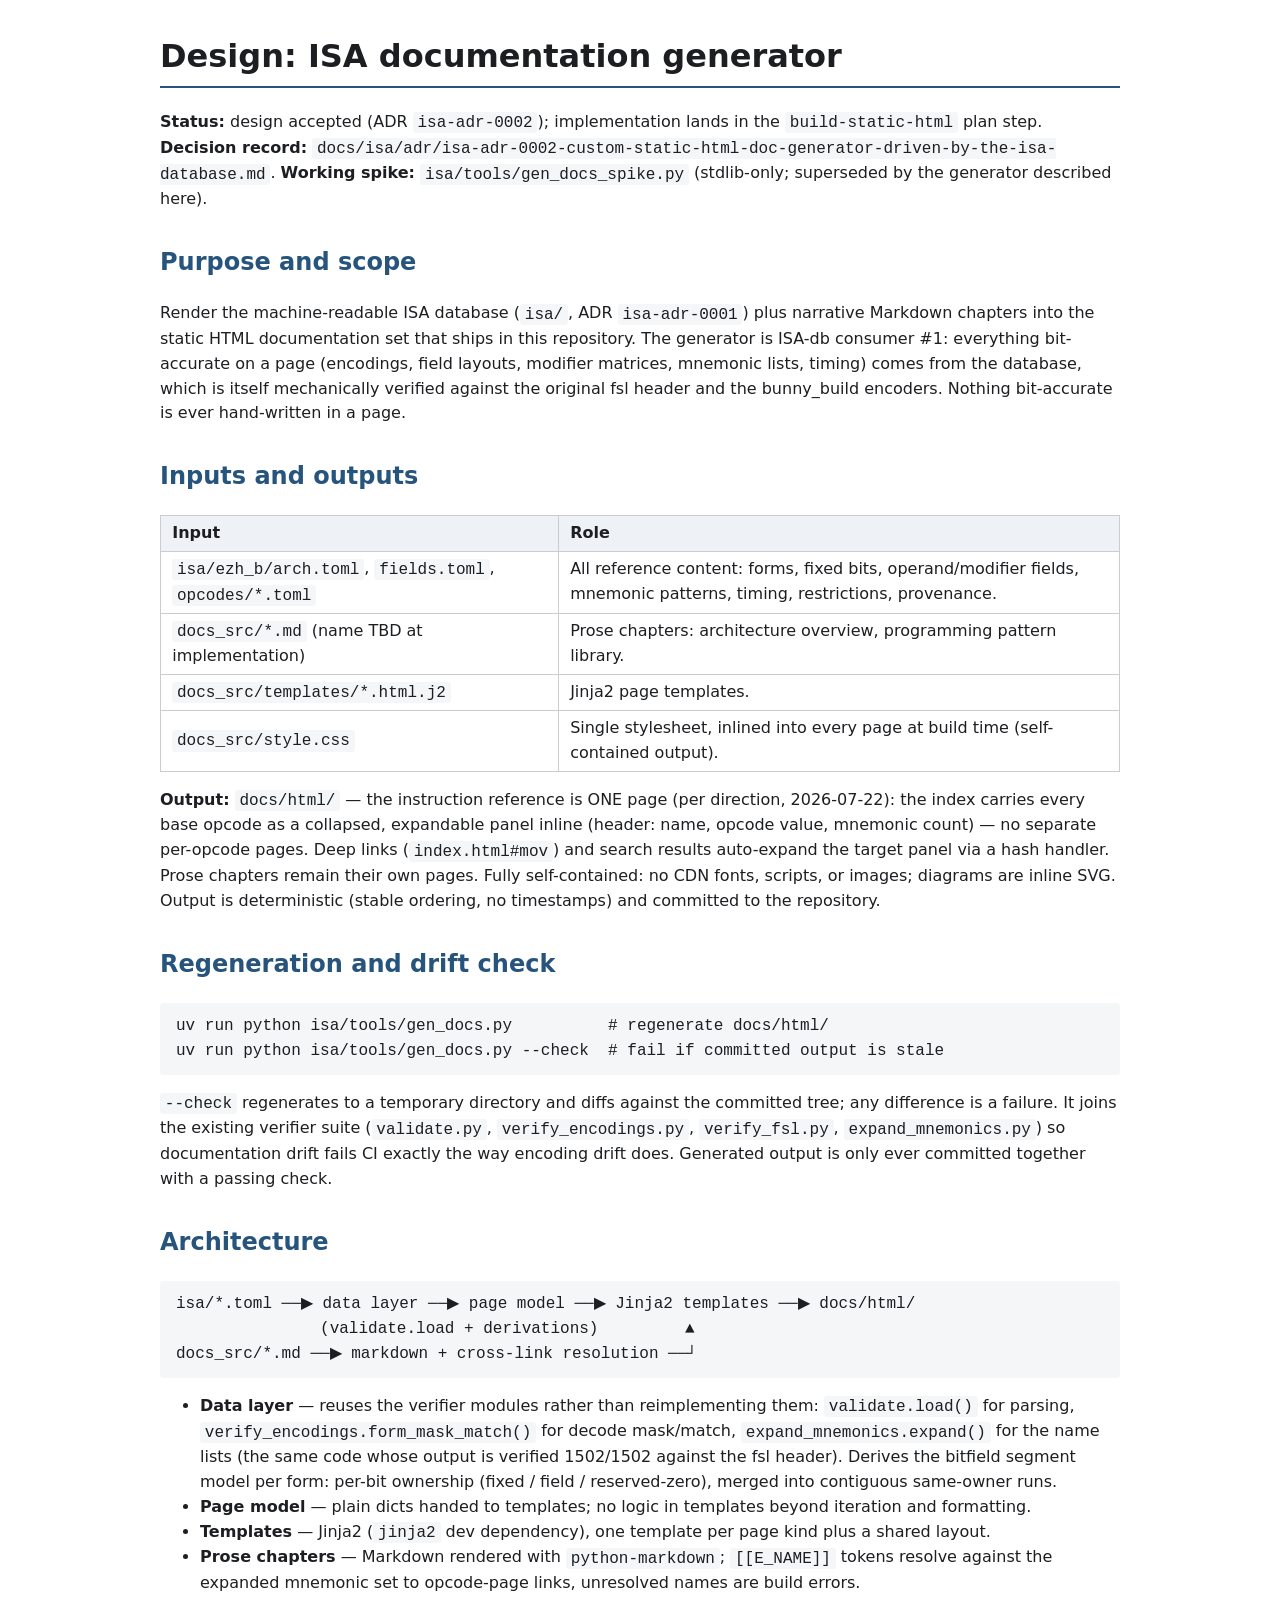
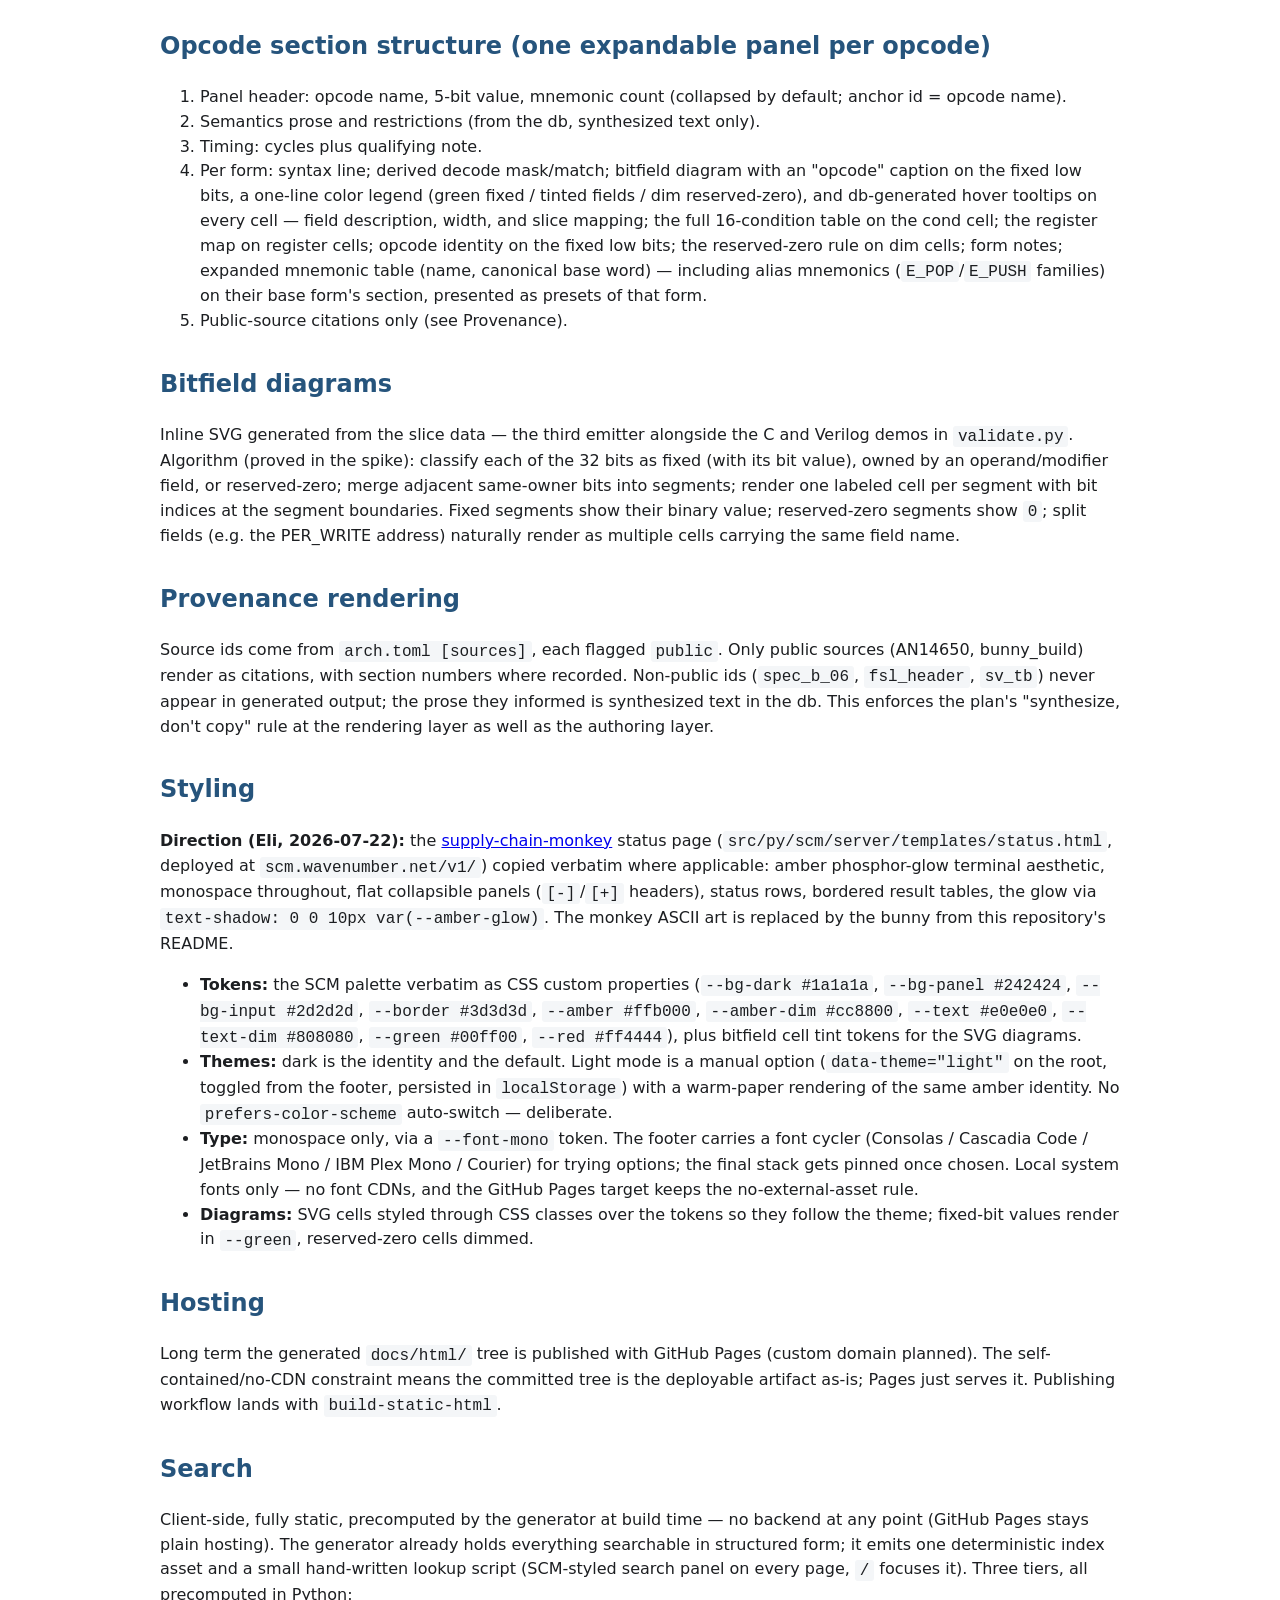
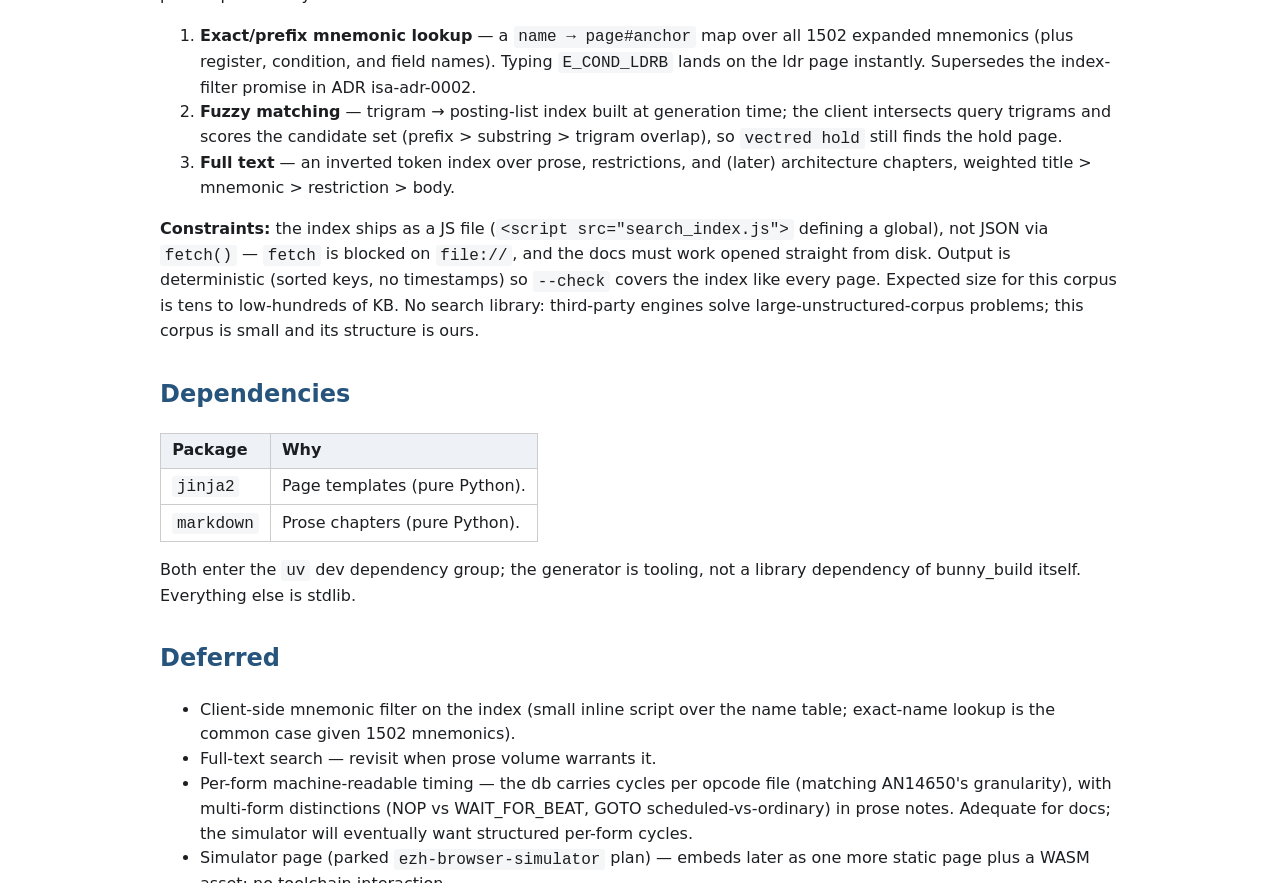
==== docs/design/isa-doc-generator.html @ f19af644 "Hover tooltips on bitfield diagrams, generated from the db Every diagram cell carries a data-tip key" ====
<!doctype html>
<html lang="en" data-doc-status="accepted">
<head>
<meta charset="utf-8">
<title>Design: ISA documentation generator</title>
<style>
body { font-family: system-ui, sans-serif; max-width: 60rem; margin: 2rem auto;
       padding: 0 1rem; line-height: 1.55; color: #1c1e21; }
h1 { border-bottom: 2px solid #26547c; padding-bottom: .3rem; }
h2 { color: #26547c; margin-top: 2rem; }
code, pre { font-family: ui-monospace, Consolas, monospace; background: #f4f6f8;
            padding: .1rem .3rem; border-radius: 3px; }
pre { padding: .7rem 1rem; overflow-x: auto; }
table { border-collapse: collapse; }
th, td { border: 1px solid #ccc; padding: .3rem .7rem; text-align: left; }
th { background: #eef2f7; }
.tbd { background: #fff6e5; border-left: 4px solid #e8a13d; padding: .5rem .8rem; }
</style>
</head>
<body>

<h1>Design: ISA documentation generator</h1>

<p><strong>Status:</strong> design accepted (ADR
<code>isa-adr-0002</code>); implementation lands in the
<code>build-static-html</code> plan step.
<strong>Decision record:</strong>
<code>docs/isa/adr/isa-adr-0002-custom-static-html-doc-generator-driven-by-the-isa-database.md</code>.
<strong>Working spike:</strong> <code>isa/tools/gen_docs_spike.py</code>
(stdlib-only; superseded by the generator described here).</p>

<h2>Purpose and scope</h2>

<p>Render the machine-readable ISA database (<code>isa/</code>, ADR
<code>isa-adr-0001</code>) plus narrative Markdown chapters into the static
HTML documentation set that ships in this repository. The generator is ISA-db
consumer #1: everything bit-accurate on a page (encodings, field layouts,
modifier matrices, mnemonic lists, timing) comes from the database, which is
itself mechanically verified against the original fsl header and the
bunny_build encoders. Nothing bit-accurate is ever hand-written in a page.</p>

<h2>Inputs and outputs</h2>

<table>
<tr><th>Input</th><th>Role</th></tr>
<tr><td><code>isa/ezh_b/arch.toml</code>, <code>fields.toml</code>,
<code>opcodes/*.toml</code></td><td>All reference content: forms, fixed bits,
operand/modifier fields, mnemonic patterns, timing, restrictions,
provenance.</td></tr>
<tr><td><code>docs_src/*.md</code> (name TBD at implementation)</td>
<td>Prose chapters: architecture overview, programming pattern library.</td></tr>
<tr><td><code>docs_src/templates/*.html.j2</code></td><td>Jinja2 page
templates.</td></tr>
<tr><td><code>docs_src/style.css</code></td><td>Single stylesheet, inlined
into every page at build time (self-contained output).</td></tr>
</table>

<p><strong>Output:</strong> <code>docs/html/</code> — the instruction
reference is ONE page (per direction, 2026-07-22): the index carries every
base opcode as a collapsed, expandable panel inline (header: name, opcode
value, mnemonic count) — no separate per-opcode pages. Deep links
(<code>index.html#mov</code>) and search results auto-expand the target
panel via a hash handler. Prose chapters remain their own pages. Fully
self-contained: no CDN fonts, scripts, or images; diagrams are inline SVG.
Output is deterministic (stable ordering, no timestamps) and committed to
the repository.</p>

<h2>Regeneration and drift check</h2>

<pre>uv run python isa/tools/gen_docs.py          # regenerate docs/html/
uv run python isa/tools/gen_docs.py --check  # fail if committed output is stale</pre>

<p><code>--check</code> regenerates to a temporary directory and diffs
against the committed tree; any difference is a failure. It joins the
existing verifier suite (<code>validate.py</code>,
<code>verify_encodings.py</code>, <code>verify_fsl.py</code>,
<code>expand_mnemonics.py</code>) so documentation drift fails CI exactly the
way encoding drift does. Generated output is only ever committed together
with a passing check.</p>

<h2>Architecture</h2>

<pre>isa/*.toml ──▶ data layer ──▶ page model ──▶ Jinja2 templates ──▶ docs/html/
               (validate.load + derivations)         ▲
docs_src/*.md ──▶ markdown + cross-link resolution ──┘</pre>

<ul>
<li><strong>Data layer</strong> — reuses the verifier modules rather than
reimplementing them: <code>validate.load()</code> for parsing,
<code>verify_encodings.form_mask_match()</code> for decode mask/match,
<code>expand_mnemonics.expand()</code> for the name lists (the same code
whose output is verified 1502/1502 against the fsl header). Derives the
bitfield segment model per form: per-bit ownership (fixed / field /
reserved-zero), merged into contiguous same-owner runs.</li>
<li><strong>Page model</strong> — plain dicts handed to templates; no logic
in templates beyond iteration and formatting.</li>
<li><strong>Templates</strong> — Jinja2 (<code>jinja2</code> dev
dependency), one template per page kind plus a shared layout.</li>
<li><strong>Prose chapters</strong> — Markdown rendered with
<code>python-markdown</code>; <code>[[E_NAME]]</code> tokens resolve against
the expanded mnemonic set to opcode-page links, unresolved names are build
errors.</li>
</ul>

<h2>Opcode section structure (one expandable panel per opcode)</h2>

<ol>
<li>Panel header: opcode name, 5-bit value, mnemonic count (collapsed by
default; anchor id = opcode name).</li>
<li>Semantics prose and restrictions (from the db, synthesized text only).</li>
<li>Timing: cycles plus qualifying note.</li>
<li>Per form: syntax line; derived decode mask/match; bitfield diagram
with an "opcode" caption on the fixed low bits, a one-line color
legend (green fixed / tinted fields / dim reserved-zero), and
db-generated hover tooltips on every cell — field description, width,
and slice mapping; the full 16-condition table on the cond cell; the
register map on register cells; opcode identity on the fixed low bits;
the reserved-zero rule on dim cells;
form notes; expanded mnemonic table (name, canonical base word) —
including alias mnemonics (<code>E_POP</code>/<code>E_PUSH</code>
families) on their base form's section, presented as presets of that
form.</li>
<li>Public-source citations only (see Provenance).</li>
</ol>

<h2>Bitfield diagrams</h2>

<p>Inline SVG generated from the slice data — the third emitter alongside the
C and Verilog demos in <code>validate.py</code>. Algorithm (proved in the
spike): classify each of the 32 bits as fixed (with its bit value), owned by
an operand/modifier field, or reserved-zero; merge adjacent same-owner bits
into segments; render one labeled cell per segment with bit indices at the
segment boundaries. Fixed segments show their binary value; reserved-zero
segments show <code>0</code>; split fields (e.g. the PER_WRITE address)
naturally render as multiple cells carrying the same field name.</p>

<h2>Provenance rendering</h2>

<p>Source ids come from <code>arch.toml [sources]</code>, each flagged
<code>public</code>. Only public sources (AN14650, bunny_build) render as
citations, with section numbers where recorded. Non-public ids
(<code>spec_b_06</code>, <code>fsl_header</code>, <code>sv_tb</code>) never
appear in generated output; the prose they informed is synthesized text in
the db. This enforces the plan's "synthesize, don't copy" rule at the
rendering layer as well as the authoring layer.</p>

<h2>Styling</h2>

<p><strong>Direction (Eli, 2026-07-22):</strong> the
<a href="https://github.com/wavenumber-eng/supply-chain-monkey">supply-chain-monkey</a>
status page (<code>src/py/scm/server/templates/status.html</code>, deployed
at <code>scm.wavenumber.net/v1/</code>) copied verbatim where applicable:
amber phosphor-glow terminal aesthetic, monospace throughout, flat
collapsible panels (<code>[-]</code>/<code>[+]</code> headers), status rows,
bordered result tables, the glow via
<code>text-shadow: 0 0 10px var(--amber-glow)</code>. The monkey ASCII art
is replaced by the bunny from this repository's README.</p>

<ul>
<li><strong>Tokens:</strong> the SCM palette verbatim as CSS custom
properties (<code>--bg-dark #1a1a1a</code>, <code>--bg-panel #242424</code>,
<code>--bg-input #2d2d2d</code>, <code>--border #3d3d3d</code>,
<code>--amber #ffb000</code>, <code>--amber-dim #cc8800</code>,
<code>--text #e0e0e0</code>, <code>--text-dim #808080</code>,
<code>--green #00ff00</code>, <code>--red #ff4444</code>), plus bitfield
cell tint tokens for the SVG diagrams.</li>
<li><strong>Themes:</strong> dark is the identity and the default. Light
mode is a manual option (<code>data-theme="light"</code> on the root,
toggled from the footer, persisted in <code>localStorage</code>) with a
warm-paper rendering of the same amber identity. No
<code>prefers-color-scheme</code> auto-switch — deliberate.</li>
<li><strong>Type:</strong> monospace only, via a <code>--font-mono</code>
token. The footer carries a font cycler (Consolas / Cascadia Code /
JetBrains Mono / IBM Plex Mono / Courier) for trying options; the final
stack gets pinned once chosen. Local system fonts only — no font CDNs, and
the GitHub Pages target keeps the no-external-asset rule.</li>
<li><strong>Diagrams:</strong> SVG cells styled through CSS classes over the
tokens so they follow the theme; fixed-bit values render in
<code>--green</code>, reserved-zero cells dimmed.</li>
</ul>

<h2>Hosting</h2>

<p>Long term the generated <code>docs/html/</code> tree is published with
GitHub Pages (custom domain planned). The self-contained/no-CDN constraint
means the committed tree is the deployable artifact as-is; Pages just serves
it. Publishing workflow lands with <code>build-static-html</code>.</p>

<h2>Search</h2>

<p>Client-side, fully static, precomputed by the generator at build time —
no backend at any point (GitHub Pages stays plain hosting). The generator
already holds everything searchable in structured form; it emits one
deterministic index asset and a small hand-written lookup script (SCM-styled
search panel on every page, <code>/</code> focuses it). Three tiers, all
precomputed in Python:</p>

<ol>
<li><strong>Exact/prefix mnemonic lookup</strong> — a
<code>name &rarr; page#anchor</code> map over all 1502 expanded mnemonics
(plus register, condition, and field names). Typing
<code>E_COND_LDRB</code> lands on the ldr page instantly. Supersedes the
index-filter promise in ADR isa-adr-0002.</li>
<li><strong>Fuzzy matching</strong> — trigram &rarr; posting-list index
built at generation time; the client intersects query trigrams and scores
the candidate set (prefix &gt; substring &gt; trigram overlap), so
<code>vectred hold</code> still finds the hold page.</li>
<li><strong>Full text</strong> — an inverted token index over prose,
restrictions, and (later) architecture chapters, weighted
title &gt; mnemonic &gt; restriction &gt; body.</li>
</ol>

<p><strong>Constraints:</strong> the index ships as a JS file
(<code>&lt;script src="search_index.js"&gt;</code> defining a global), not
JSON via <code>fetch()</code> — <code>fetch</code> is blocked on
<code>file://</code>, and the docs must work opened straight from disk.
Output is deterministic (sorted keys, no timestamps) so <code>--check</code>
covers the index like every page. Expected size for this corpus is tens to
low-hundreds of KB. No search library: third-party engines solve
large-unstructured-corpus problems; this corpus is small and its structure
is ours.</p>

<h2>Dependencies</h2>

<table>
<tr><th>Package</th><th>Why</th></tr>
<tr><td><code>jinja2</code></td><td>Page templates (pure Python).</td></tr>
<tr><td><code>markdown</code></td><td>Prose chapters (pure Python).</td></tr>
</table>

<p>Both enter the <code>uv</code> dev dependency group; the generator is
tooling, not a library dependency of bunny_build itself. Everything else is
stdlib.</p>

<h2>Deferred</h2>

<ul>
<li>Client-side mnemonic filter on the index (small inline script over the
name table; exact-name lookup is the common case given 1502 mnemonics).</li>
<li>Full-text search — revisit when prose volume warrants it.</li>
<li>Per-form machine-readable timing — the db carries cycles per opcode file
(matching AN14650's granularity), with multi-form distinctions (NOP vs
WAIT_FOR_BEAT, GOTO scheduled-vs-ordinary) in prose notes. Adequate for
docs; the simulator will eventually want structured per-form cycles.</li>
<li>Simulator page (parked <code>ezh-browser-simulator</code> plan) — embeds
later as one more static page plus a WASM asset; no toolchain
interaction.</li>
</ul>

</body>
</html>
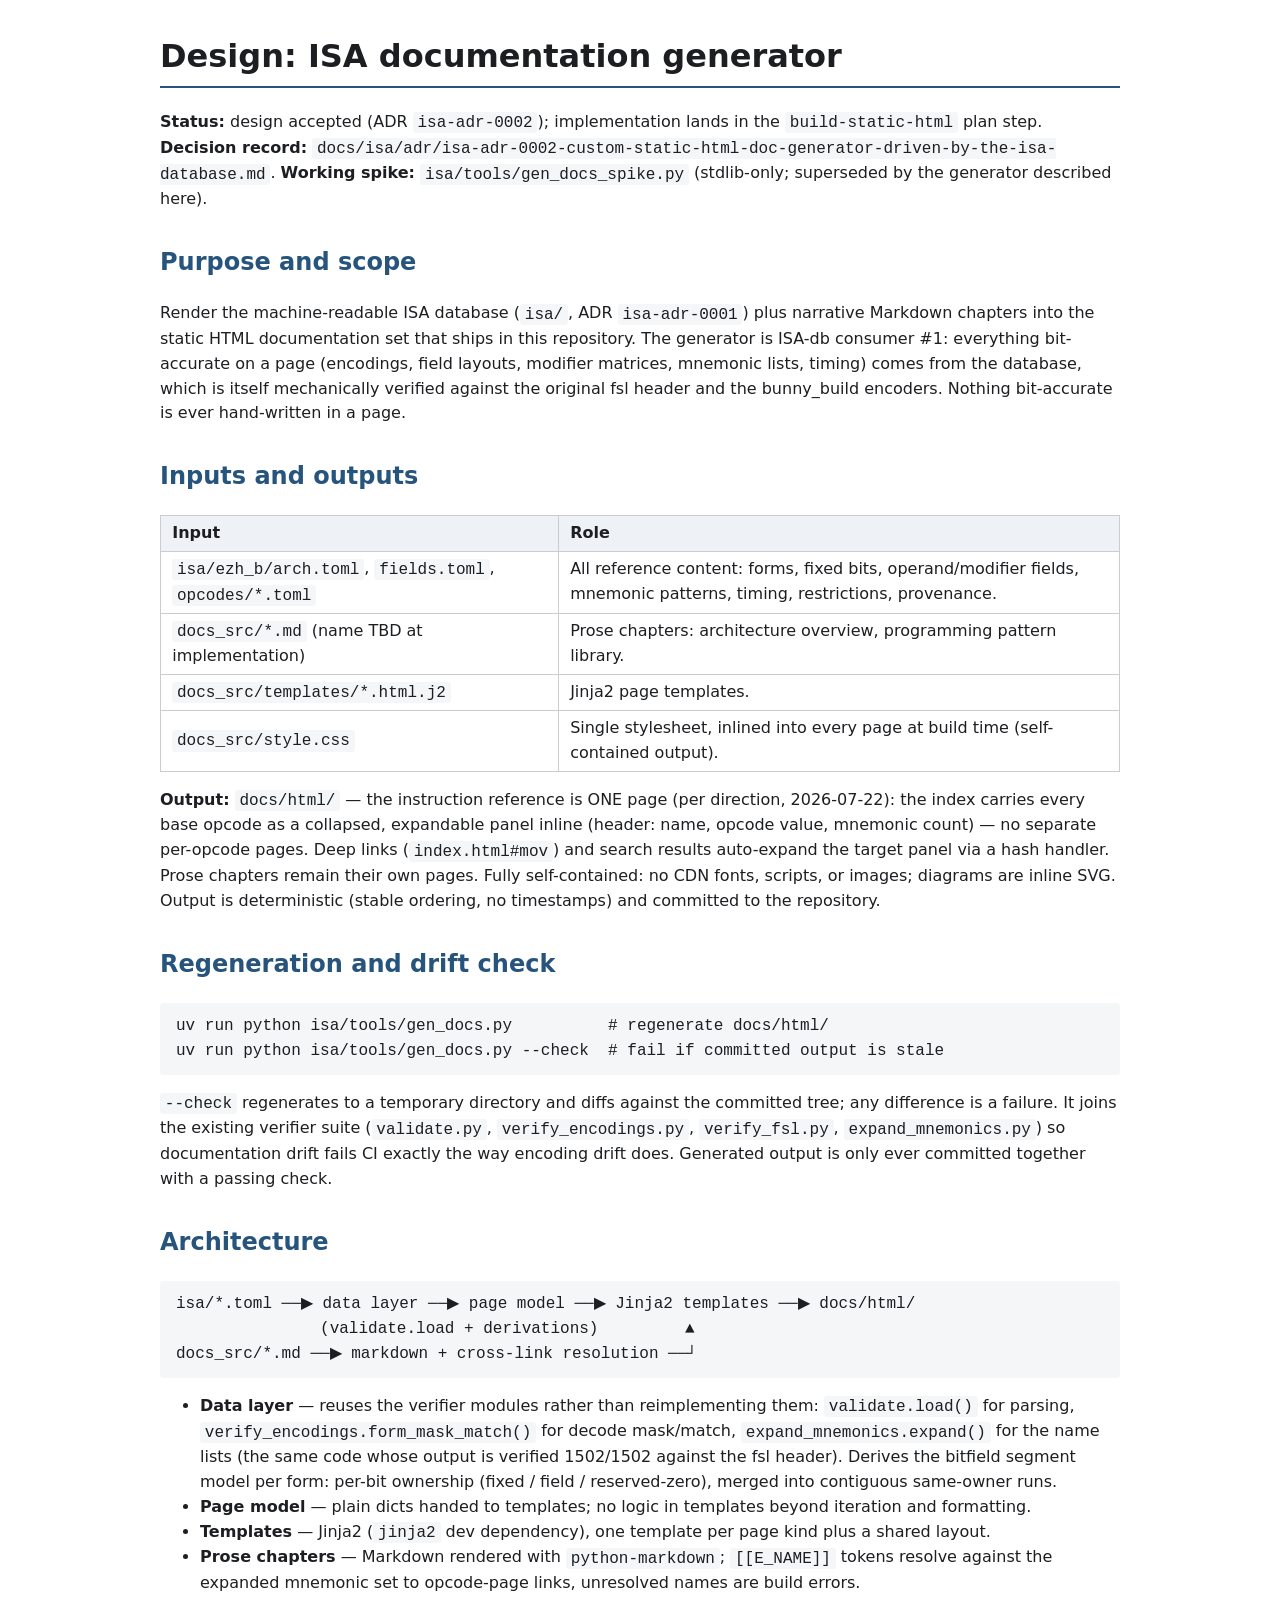
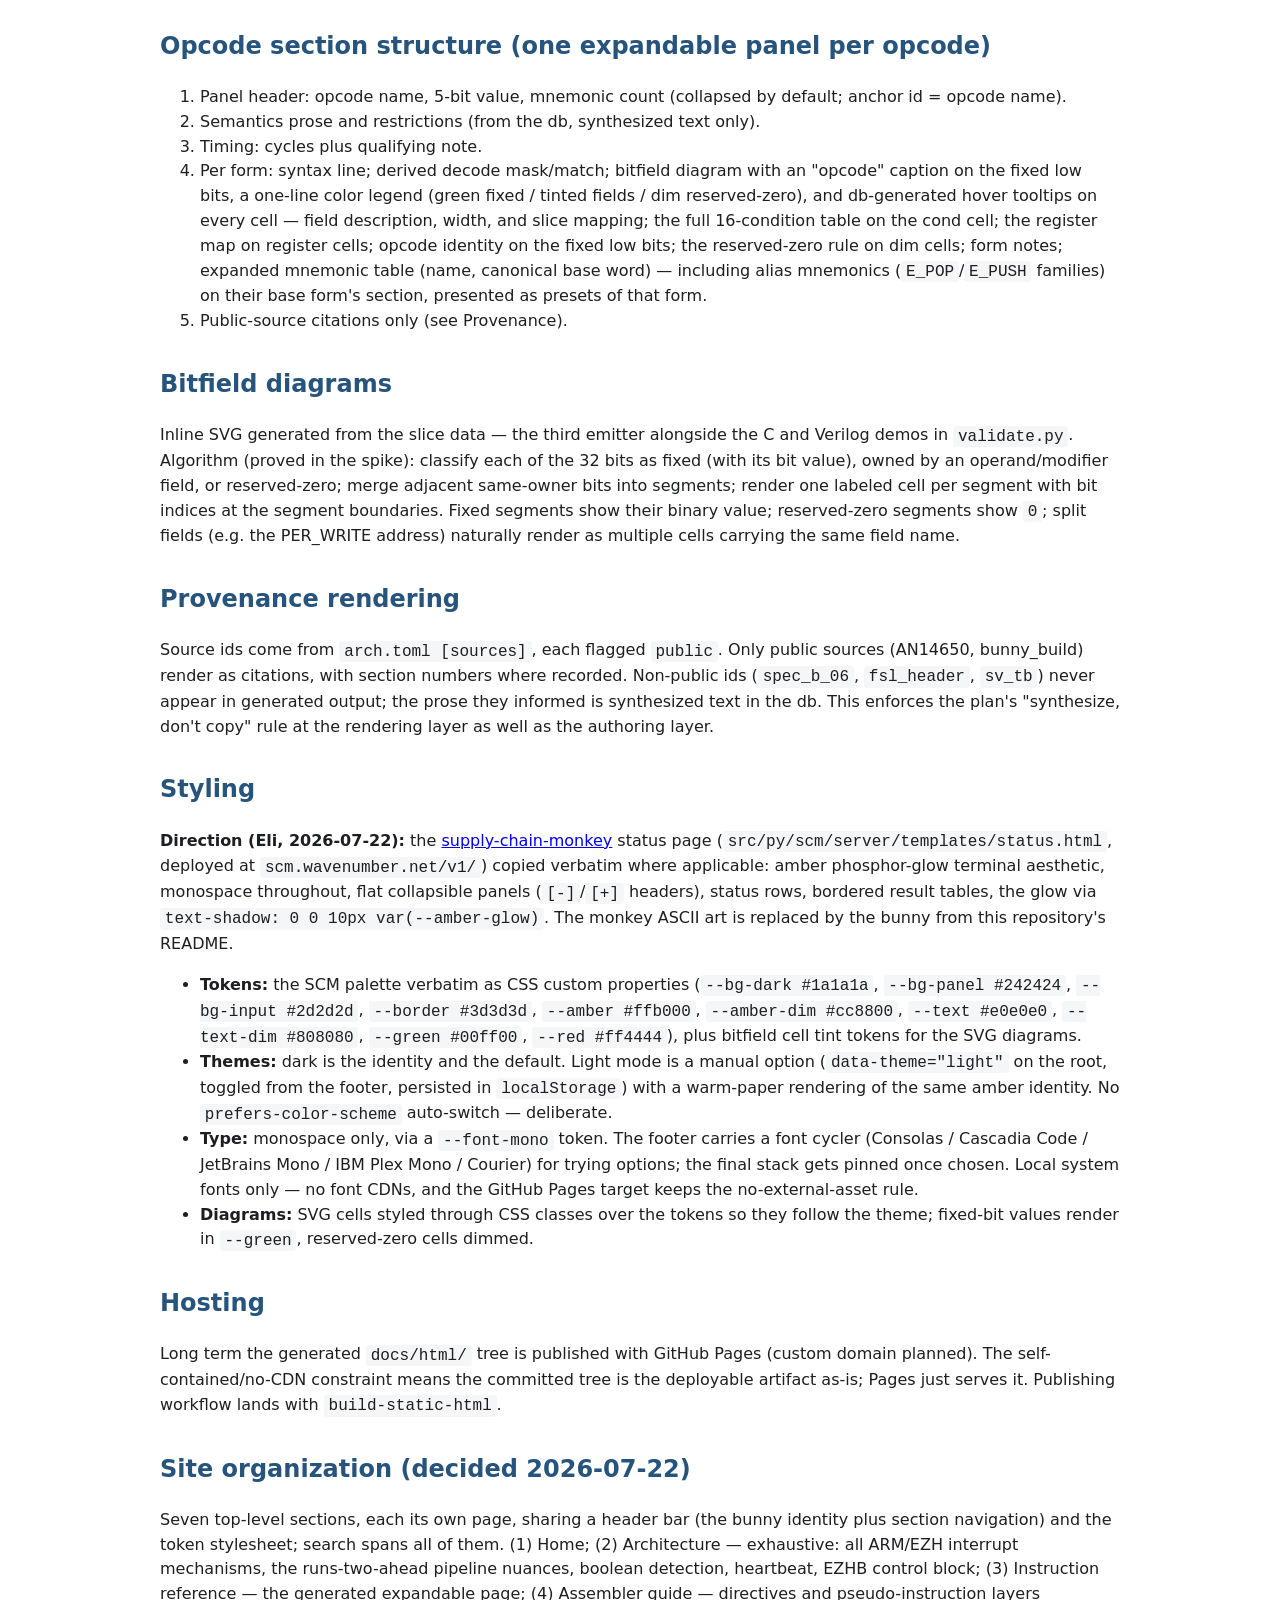
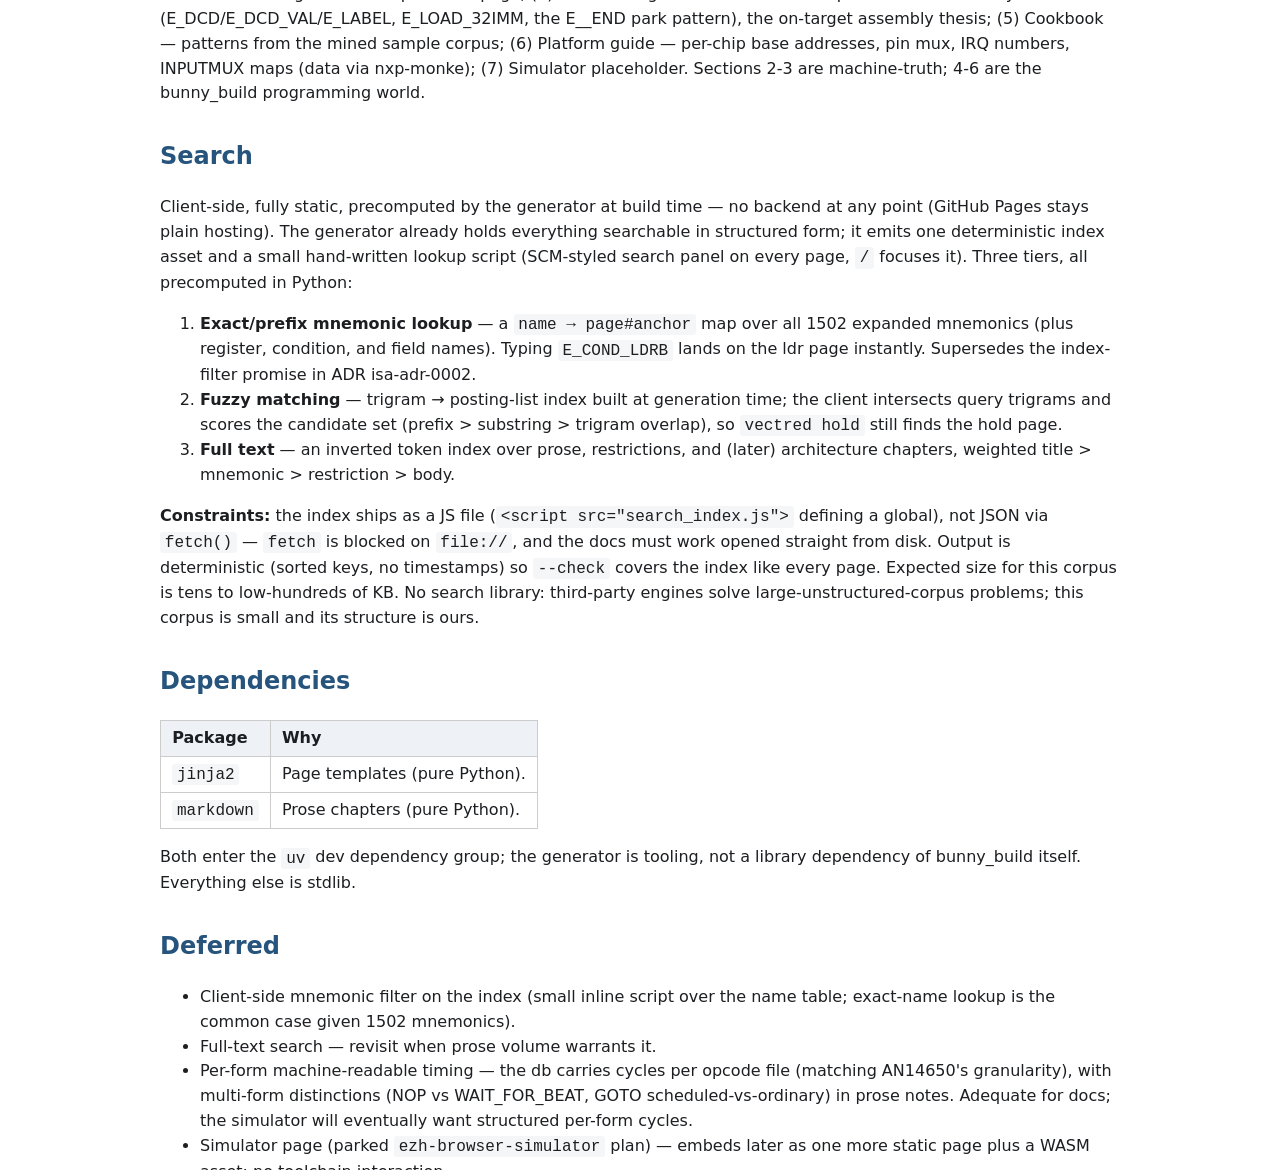
==== commit d9dc8b5d: "Decide documentation organization; add sample-mining and platform-guide steps All sources now read i" ====
--- a/docs/design/isa-doc-generator.html
+++ b/docs/design/isa-doc-generator.html
@@ -186,6 +186,21 @@
 means the committed tree is the deployable artifact as-is; Pages just serves
 it. Publishing workflow lands with <code>build-static-html</code>.</p>
 
+<h2>Site organization (decided 2026-07-22)</h2>
+
+<p>Seven top-level sections, each its own page, sharing a header bar (the
+bunny identity plus section navigation) and the token stylesheet; search
+spans all of them. (1) Home; (2) Architecture — exhaustive: all ARM/EZH
+interrupt mechanisms, the runs-two-ahead pipeline nuances, boolean
+detection, heartbeat, EZHB control block; (3) Instruction reference — the
+generated expandable page; (4) Assembler guide — directives and
+pseudo-instruction layers (E_DCD/E_DCD_VAL/E_LABEL, E_LOAD_32IMM, the
+E__END park pattern), the on-target assembly thesis; (5) Cookbook —
+patterns from the mined sample corpus; (6) Platform guide — per-chip base
+addresses, pin mux, IRQ numbers, INPUTMUX maps (data via nxp-monke);
+(7) Simulator placeholder. Sections 2-3 are machine-truth; 4-6 are the
+bunny_build programming world.</p>
+
 <h2>Search</h2>
 
 <p>Client-side, fully static, precomputed by the generator at build time —
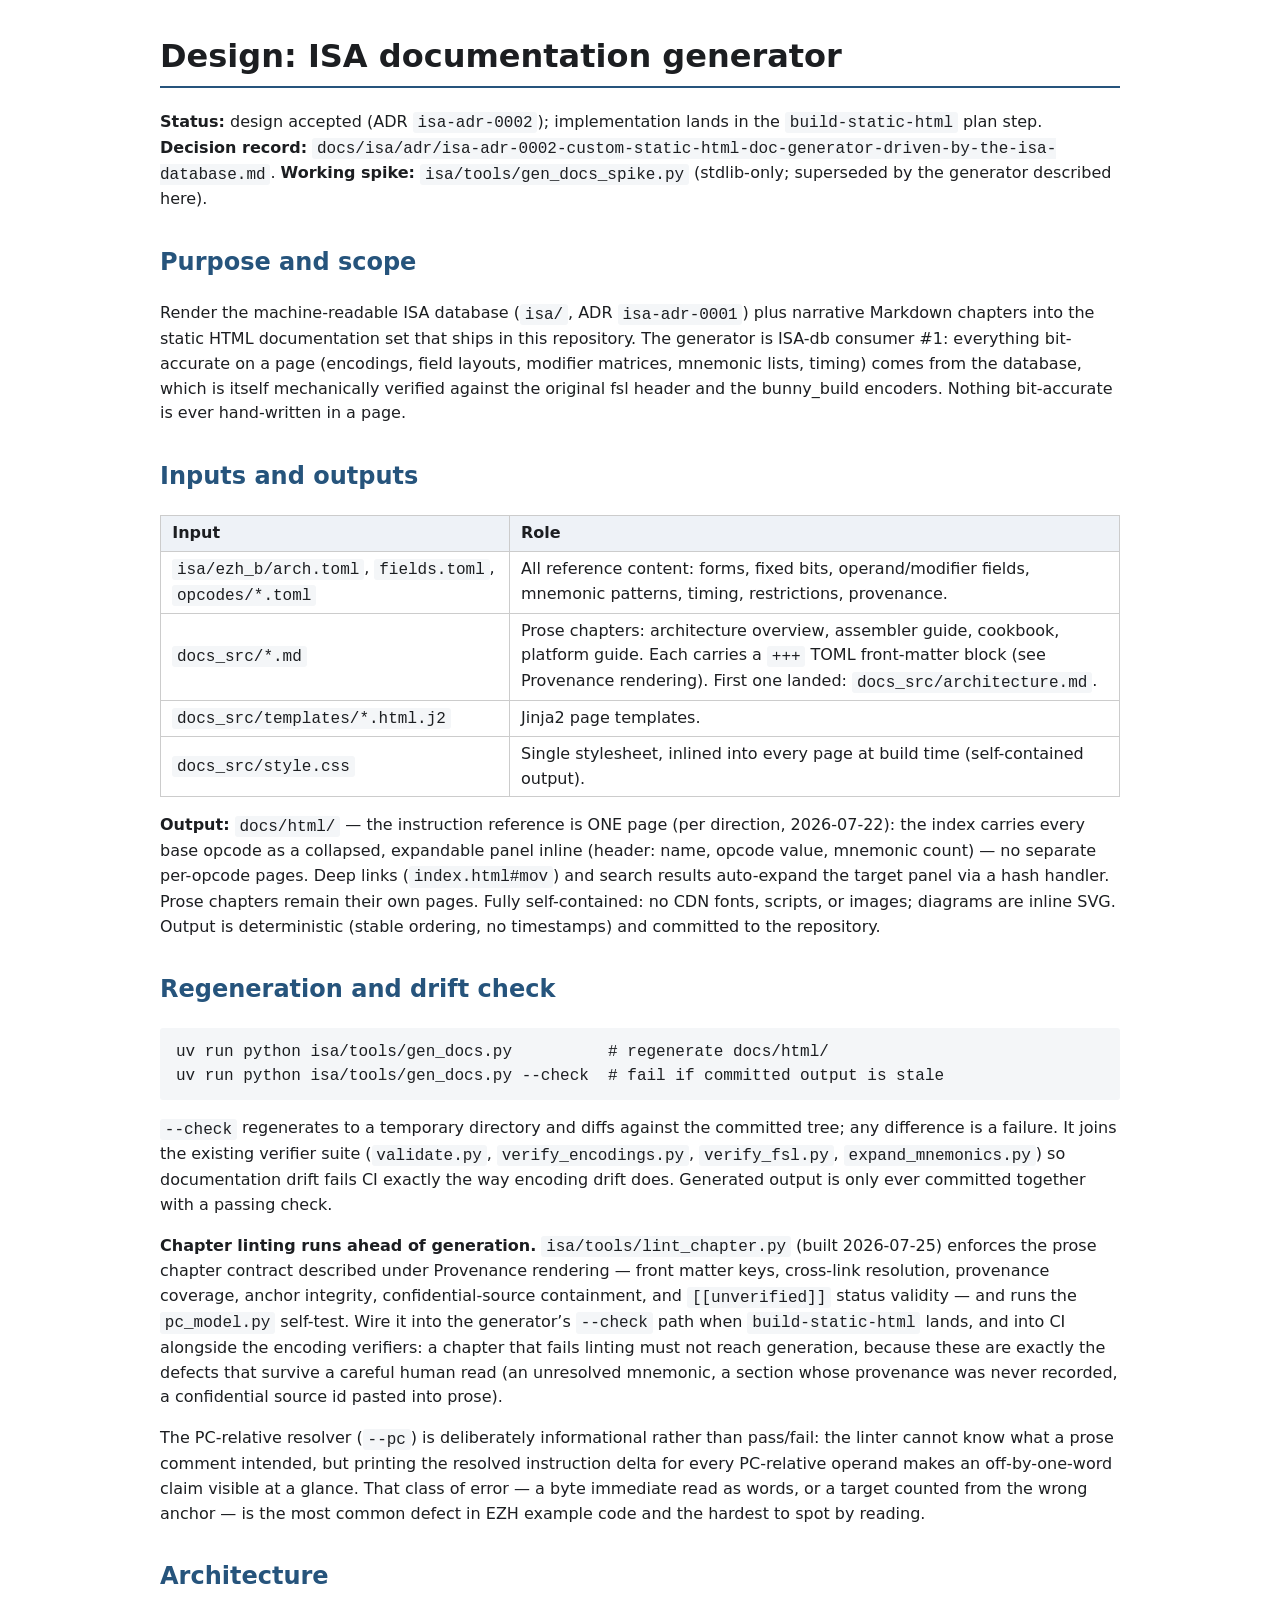
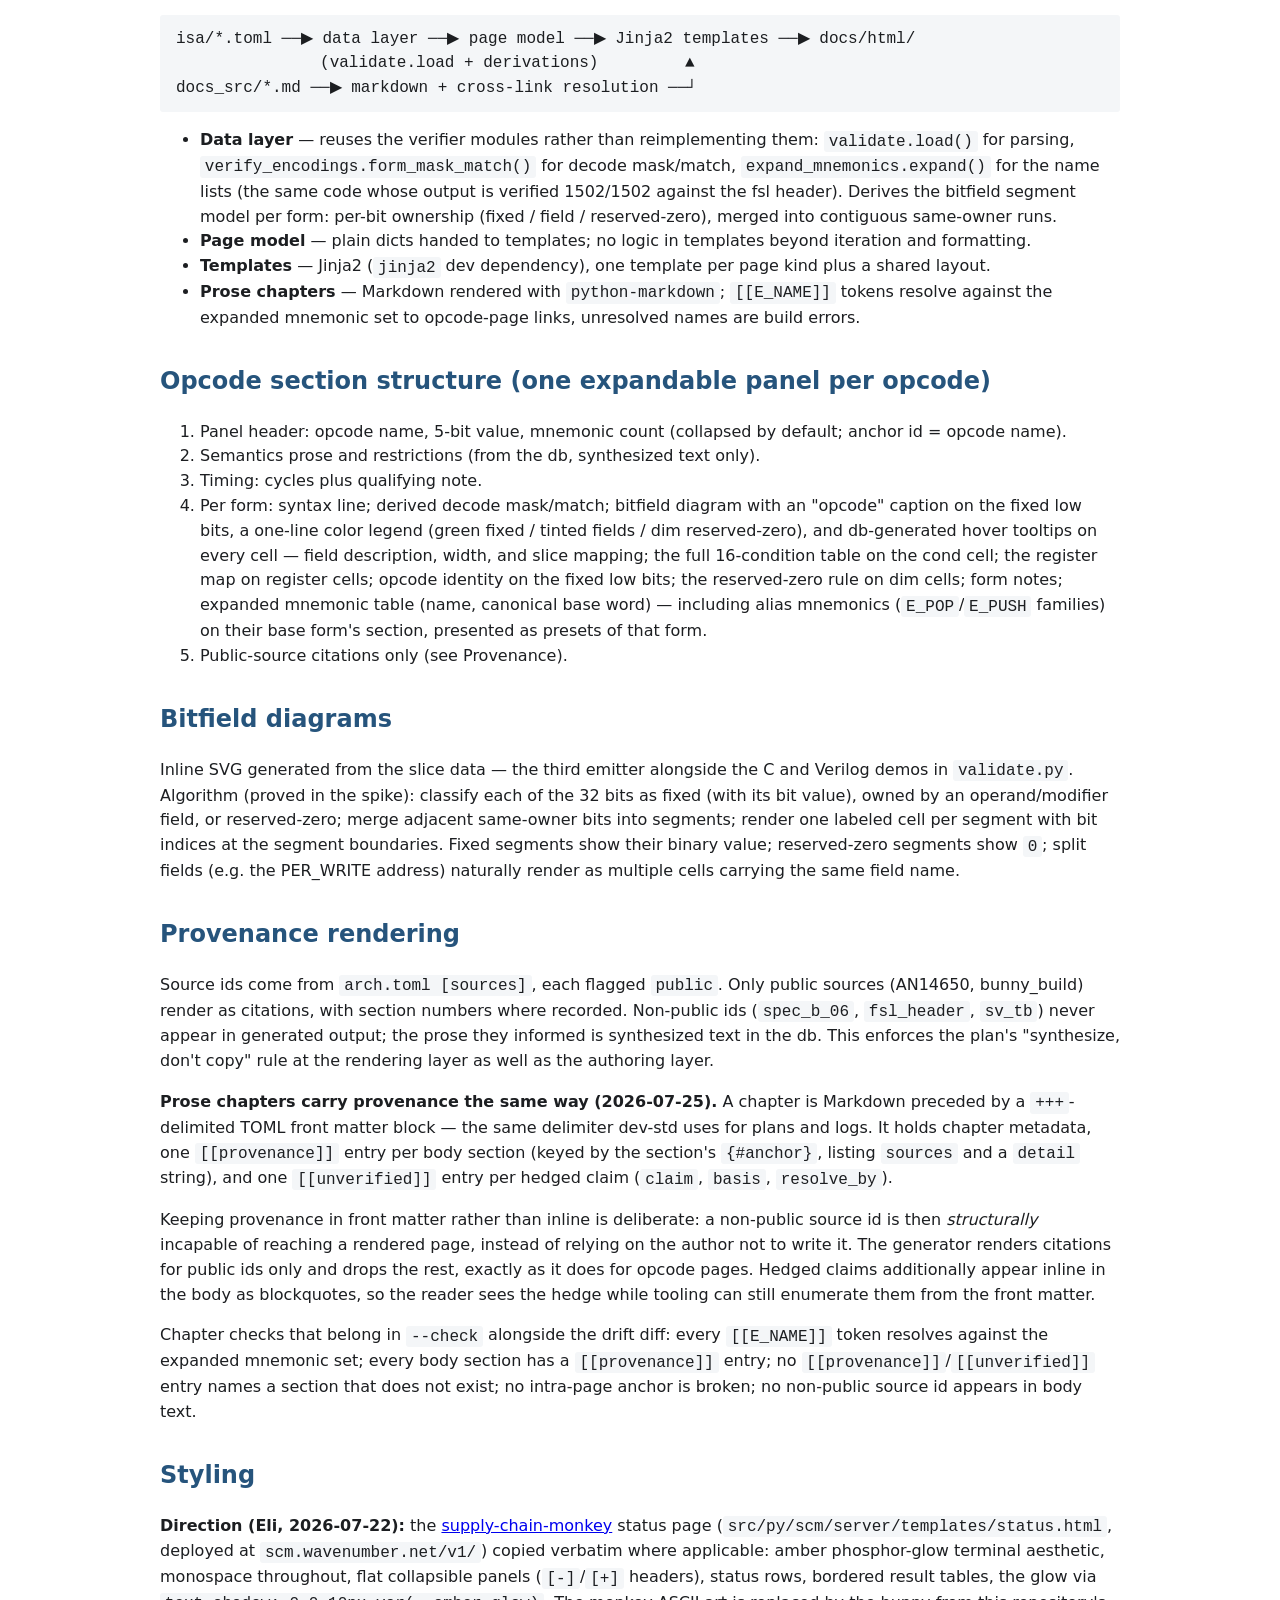
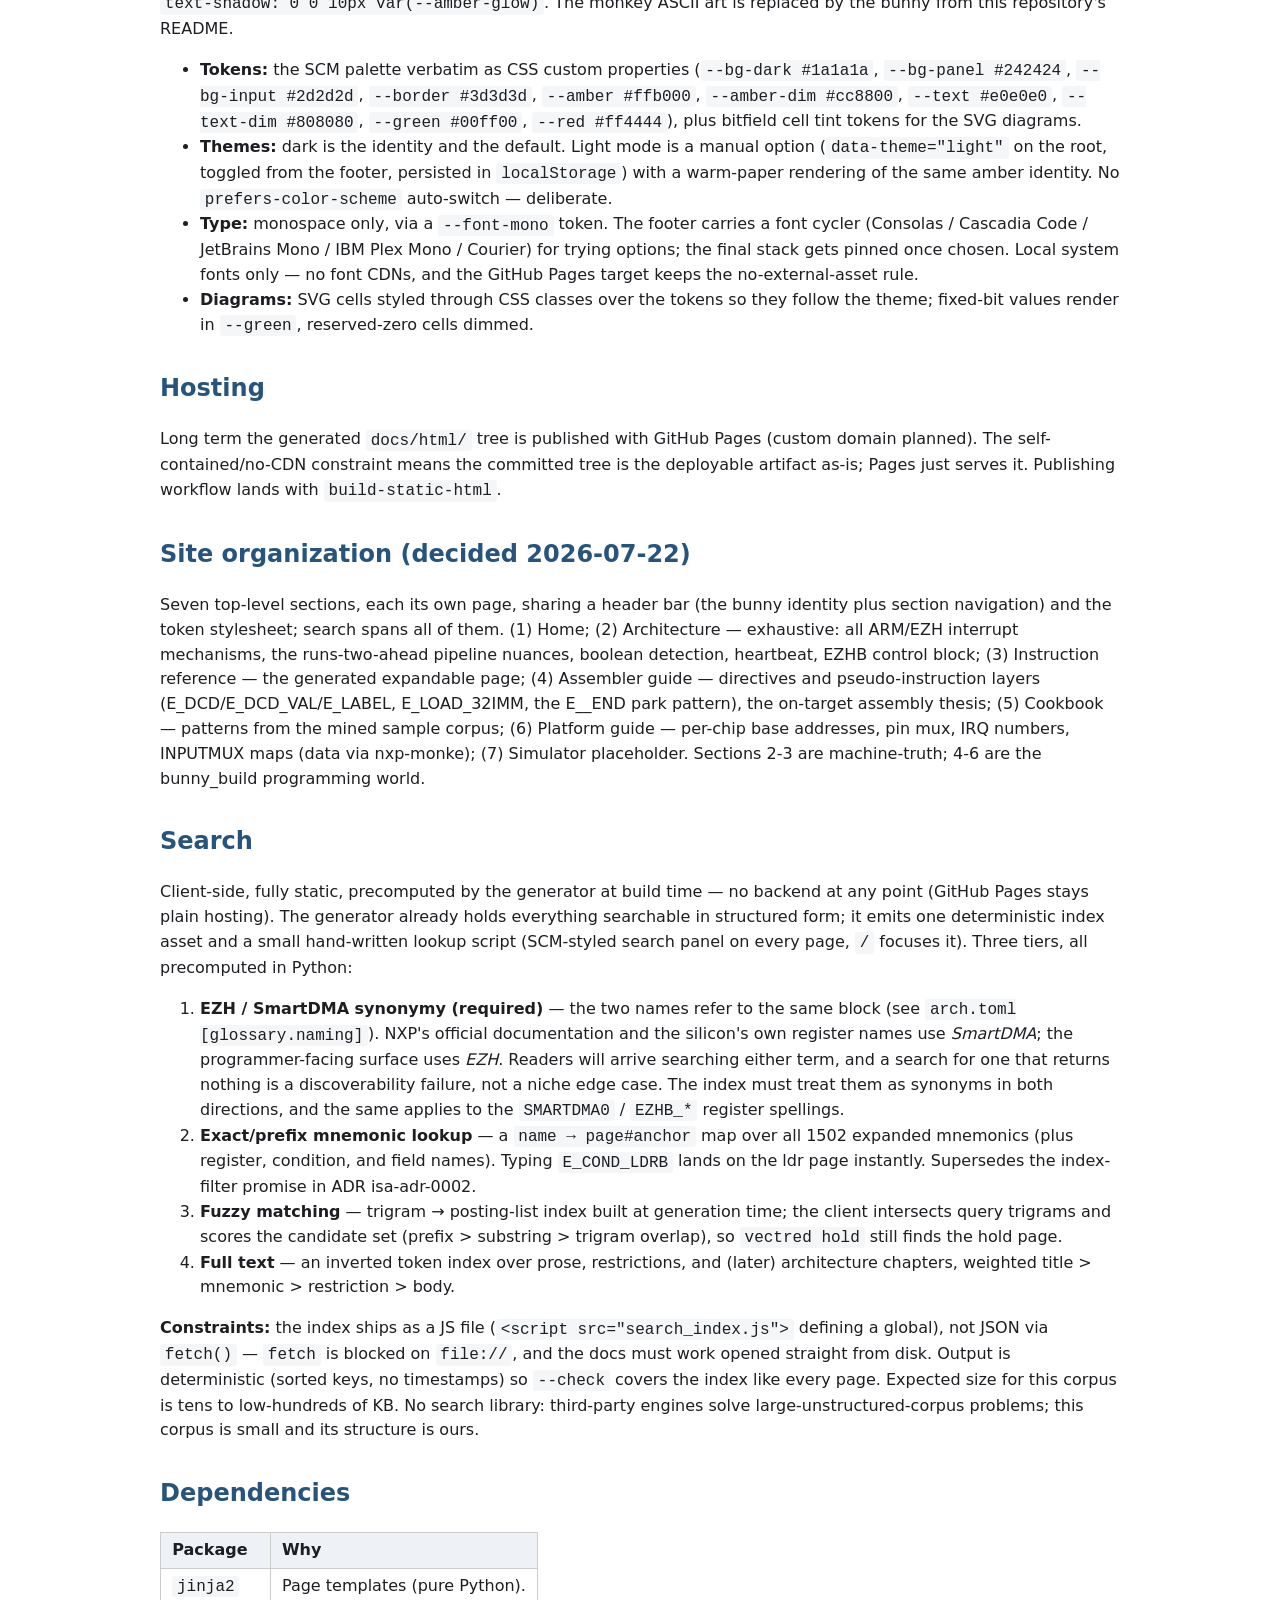
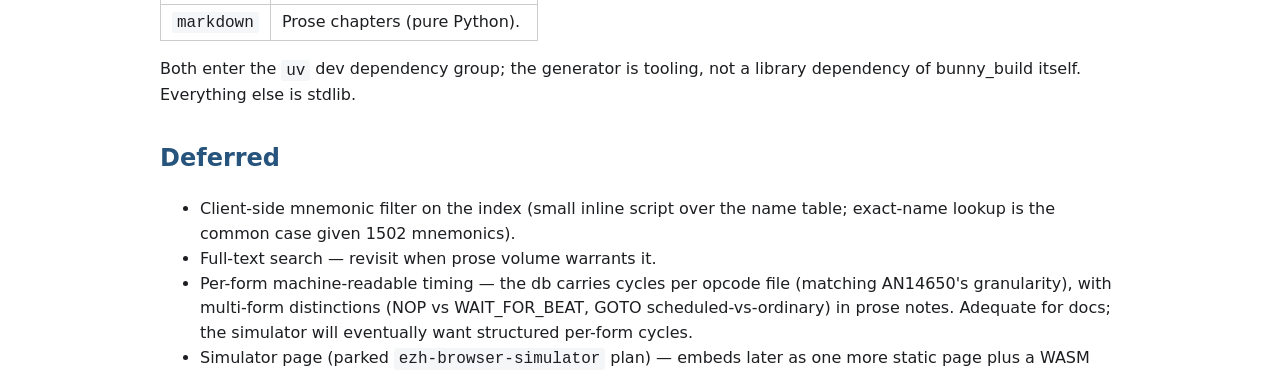
==== commit 3c692082: "docs: architecture chapter, source ranking, and chapter tooling Draft the first prose chapter of the" ====
--- a/docs/design/isa-doc-generator.html
+++ b/docs/design/isa-doc-generator.html
@@ -47,8 +47,11 @@
 <code>opcodes/*.toml</code></td><td>All reference content: forms, fixed bits,
 operand/modifier fields, mnemonic patterns, timing, restrictions,
 provenance.</td></tr>
-<tr><td><code>docs_src/*.md</code> (name TBD at implementation)</td>
-<td>Prose chapters: architecture overview, programming pattern library.</td></tr>
+<tr><td><code>docs_src/*.md</code></td>
+<td>Prose chapters: architecture overview, assembler guide, cookbook,
+platform guide. Each carries a <code>+++</code> TOML front-matter block
+(see Provenance rendering). First one landed:
+<code>docs_src/architecture.md</code>.</td></tr>
 <tr><td><code>docs_src/templates/*.html.j2</code></td><td>Jinja2 page
 templates.</td></tr>
 <tr><td><code>docs_src/style.css</code></td><td>Single stylesheet, inlined
@@ -77,6 +80,27 @@
 <code>expand_mnemonics.py</code>) so documentation drift fails CI exactly the
 way encoding drift does. Generated output is only ever committed together
 with a passing check.</p>
+
+<p><strong>Chapter linting runs ahead of generation.</strong>
+<code>isa/tools/lint_chapter.py</code> (built 2026-07-25) enforces the prose
+chapter contract described under Provenance rendering &mdash; front matter
+keys, cross-link resolution, provenance coverage, anchor integrity,
+confidential-source containment, and <code>[[unverified]]</code> status
+validity &mdash; and runs the <code>pc_model.py</code> self-test. Wire it into
+the generator&rsquo;s <code>--check</code> path when
+<code>build-static-html</code> lands, and into CI alongside the encoding
+verifiers: a chapter that fails linting must not reach generation, because
+these are exactly the defects that survive a careful human read (an
+unresolved mnemonic, a section whose provenance was never recorded, a
+confidential source id pasted into prose).</p>
+
+<p>The PC-relative resolver (<code>--pc</code>) is deliberately
+informational rather than pass/fail: the linter cannot know what a prose
+comment intended, but printing the resolved instruction delta for every
+PC-relative operand makes an off-by-one-word claim visible at a glance. That
+class of error &mdash; a byte immediate read as words, or a target counted
+from the wrong anchor &mdash; is the most common defect in EZH example code
+and the hardest to spot by reading.</p>
 
 <h2>Architecture</h2>
 
@@ -143,6 +167,30 @@
 appear in generated output; the prose they informed is synthesized text in
 the db. This enforces the plan's "synthesize, don't copy" rule at the
 rendering layer as well as the authoring layer.</p>
+
+<p><strong>Prose chapters carry provenance the same way (2026-07-25).</strong>
+A chapter is Markdown preceded by a <code>+++</code>-delimited TOML front
+matter block &mdash; the same delimiter dev-std uses for plans and logs.
+It holds chapter metadata, one <code>[[provenance]]</code> entry per body
+section (keyed by the section's <code>{#anchor}</code>, listing
+<code>sources</code> and a <code>detail</code> string), and one
+<code>[[unverified]]</code> entry per hedged claim
+(<code>claim</code>, <code>basis</code>, <code>resolve_by</code>).</p>
+
+<p>Keeping provenance in front matter rather than inline is deliberate: a
+non-public source id is then <em>structurally</em> incapable of reaching a
+rendered page, instead of relying on the author not to write it. The
+generator renders citations for public ids only and drops the rest, exactly
+as it does for opcode pages. Hedged claims additionally appear inline in the
+body as blockquotes, so the reader sees the hedge while tooling can still
+enumerate them from the front matter.</p>
+
+<p>Chapter checks that belong in <code>--check</code> alongside the drift
+diff: every <code>[[E_NAME]]</code> token resolves against the expanded
+mnemonic set; every body section has a <code>[[provenance]]</code> entry;
+no <code>[[provenance]]</code>/<code>[[unverified]]</code> entry names a
+section that does not exist; no intra-page anchor is broken; no non-public
+source id appears in body text.</p>
 
 <h2>Styling</h2>
 
@@ -211,6 +259,14 @@
 precomputed in Python:</p>
 
 <ol>
+<li><strong>EZH / SmartDMA synonymy (required)</strong> — the two names refer
+to the same block (see <code>arch.toml [glossary.naming]</code>). NXP's
+official documentation and the silicon's own register names use
+<em>SmartDMA</em>; the programmer-facing surface uses <em>EZH</em>. Readers
+will arrive searching either term, and a search for one that returns nothing
+is a discoverability failure, not a niche edge case. The index must treat
+them as synonyms in both directions, and the same applies to the
+<code>SMARTDMA0</code> / <code>EZHB_*</code> register spellings.</li>
 <li><strong>Exact/prefix mnemonic lookup</strong> — a
 <code>name &rarr; page#anchor</code> map over all 1502 expanded mnemonics
 (plus register, condition, and field names). Typing
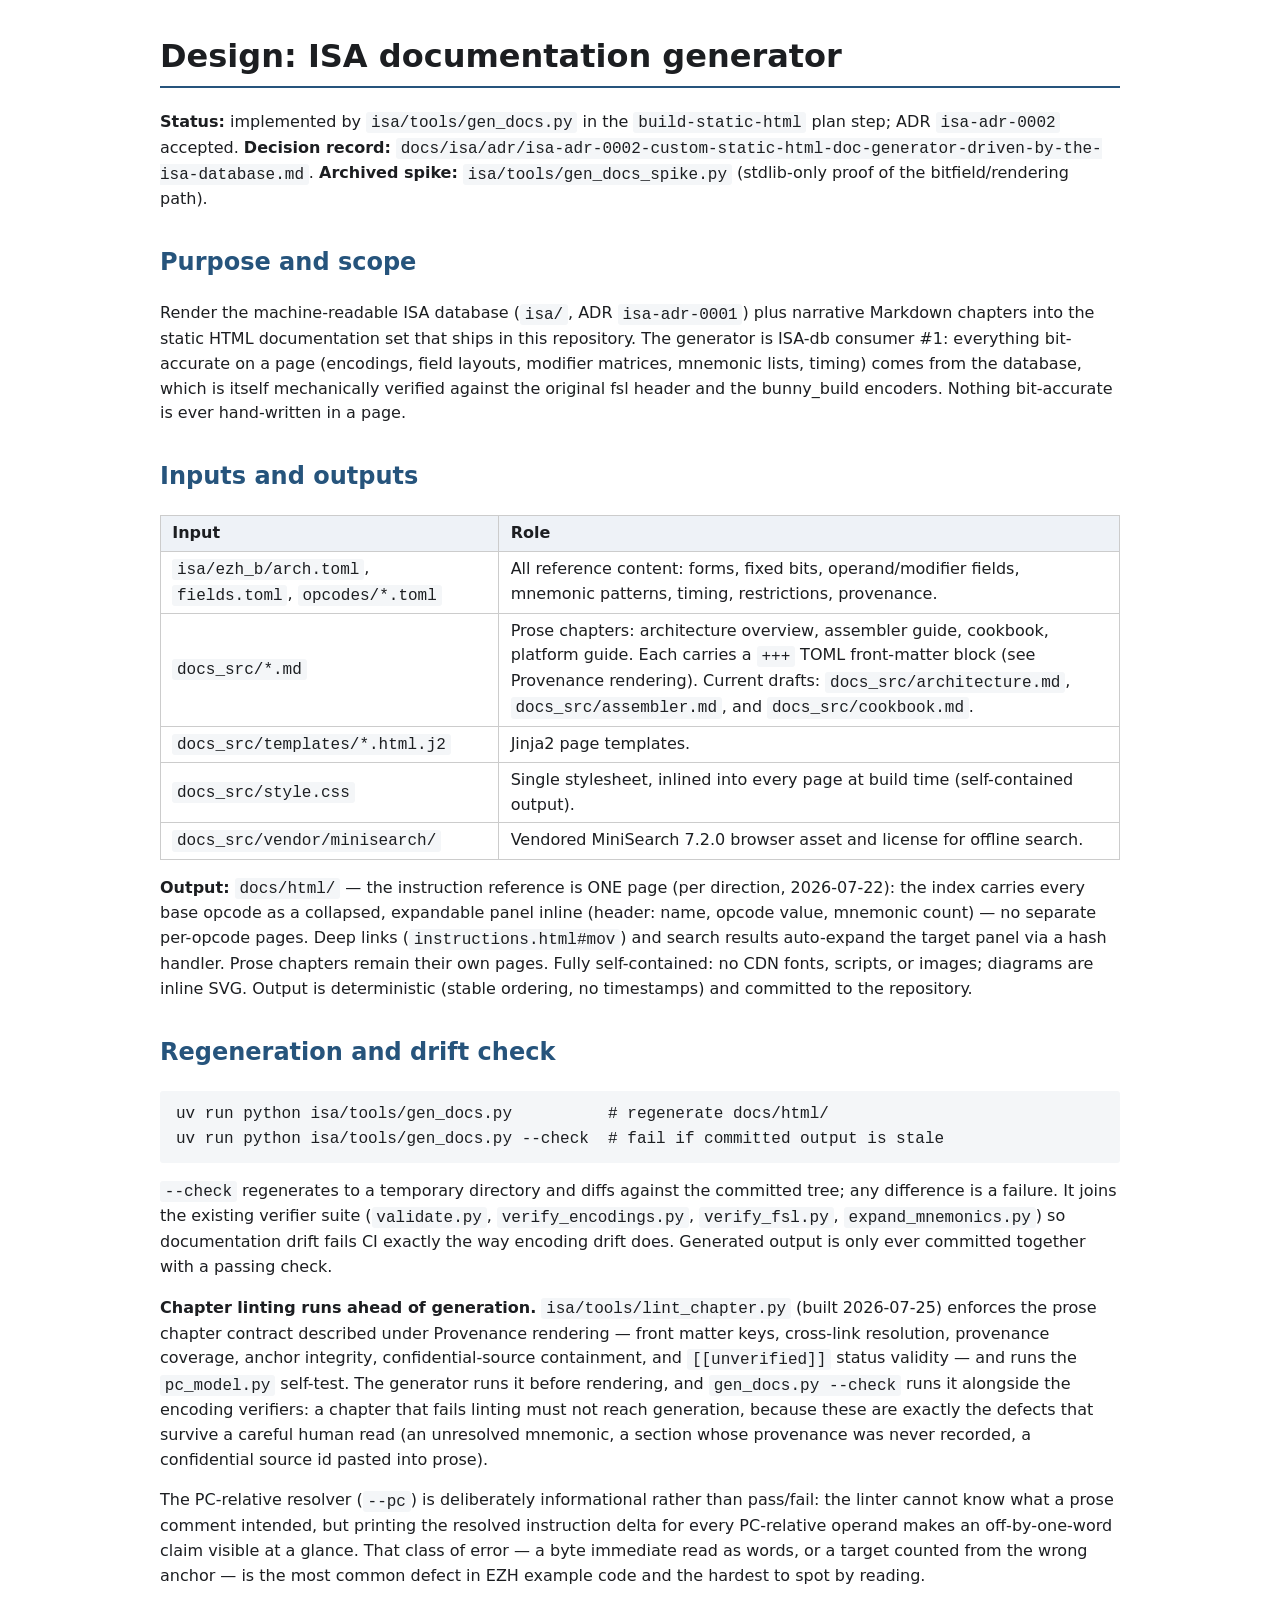
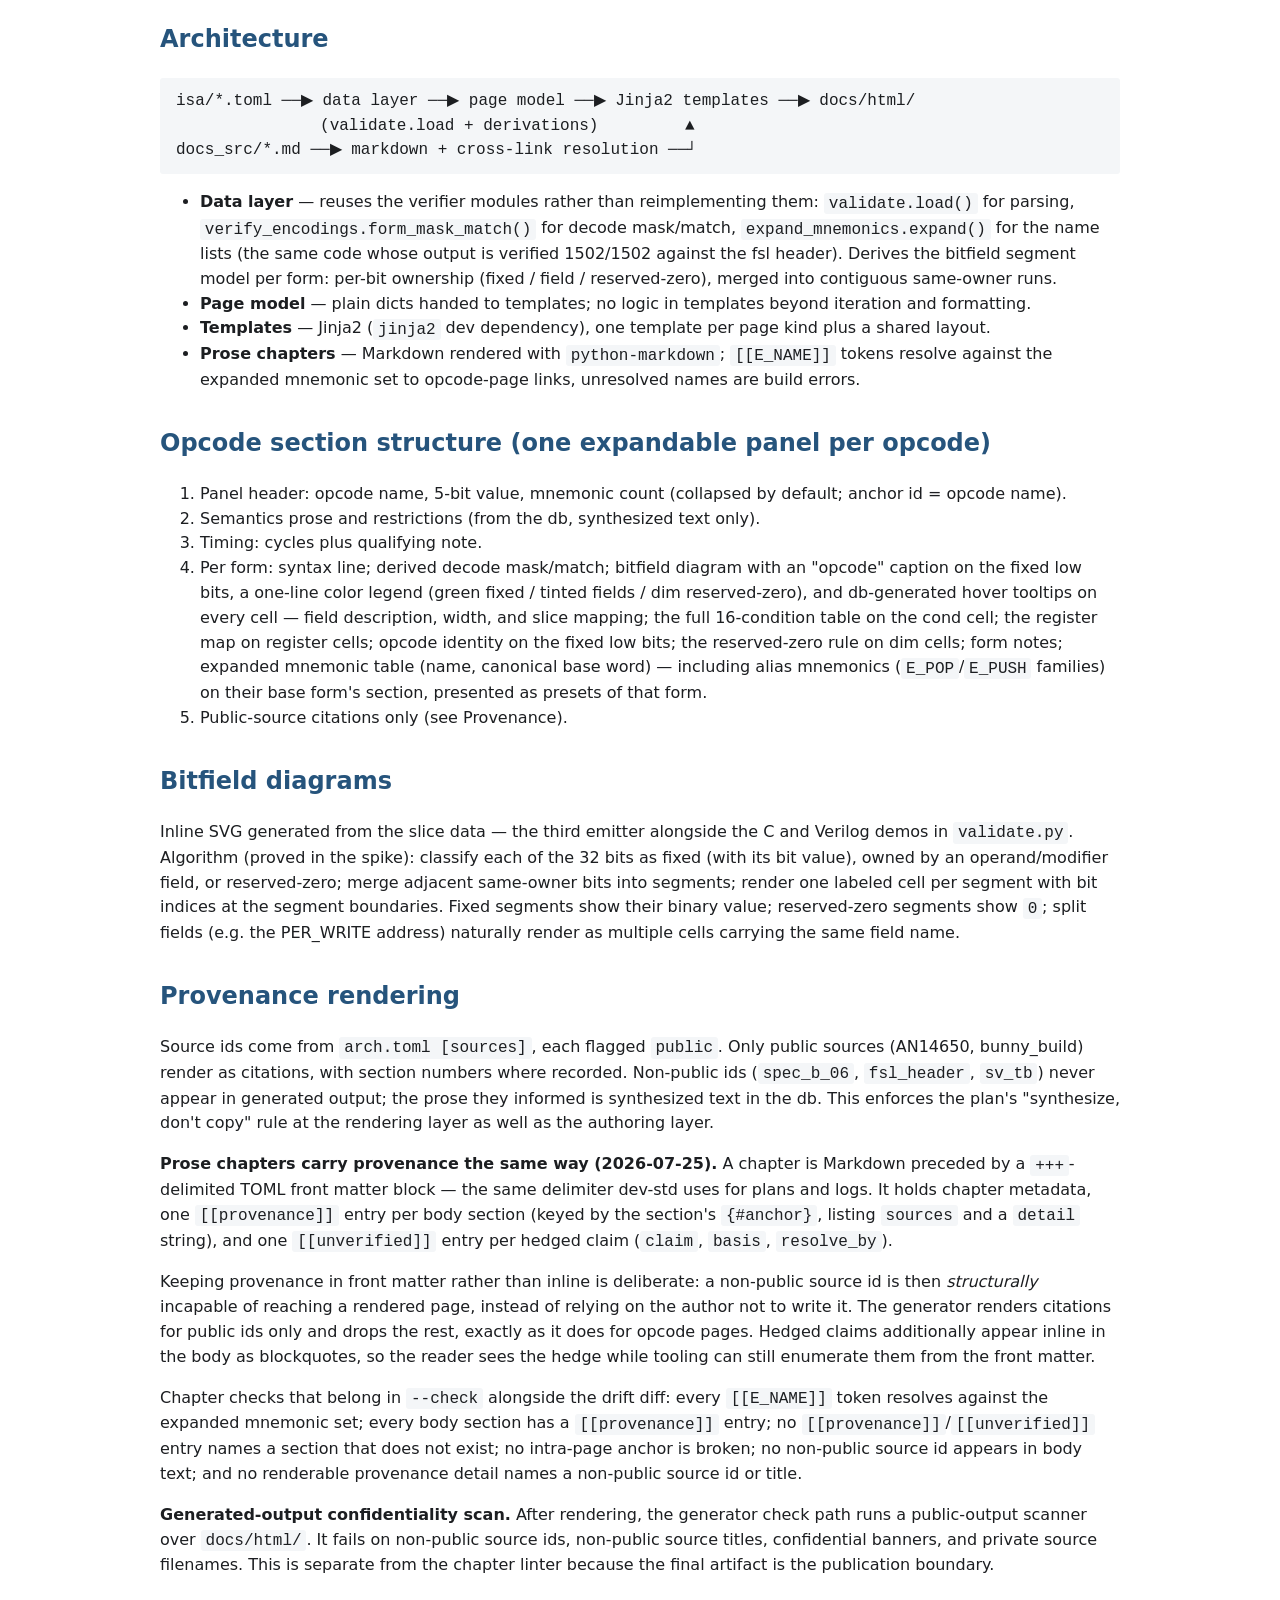
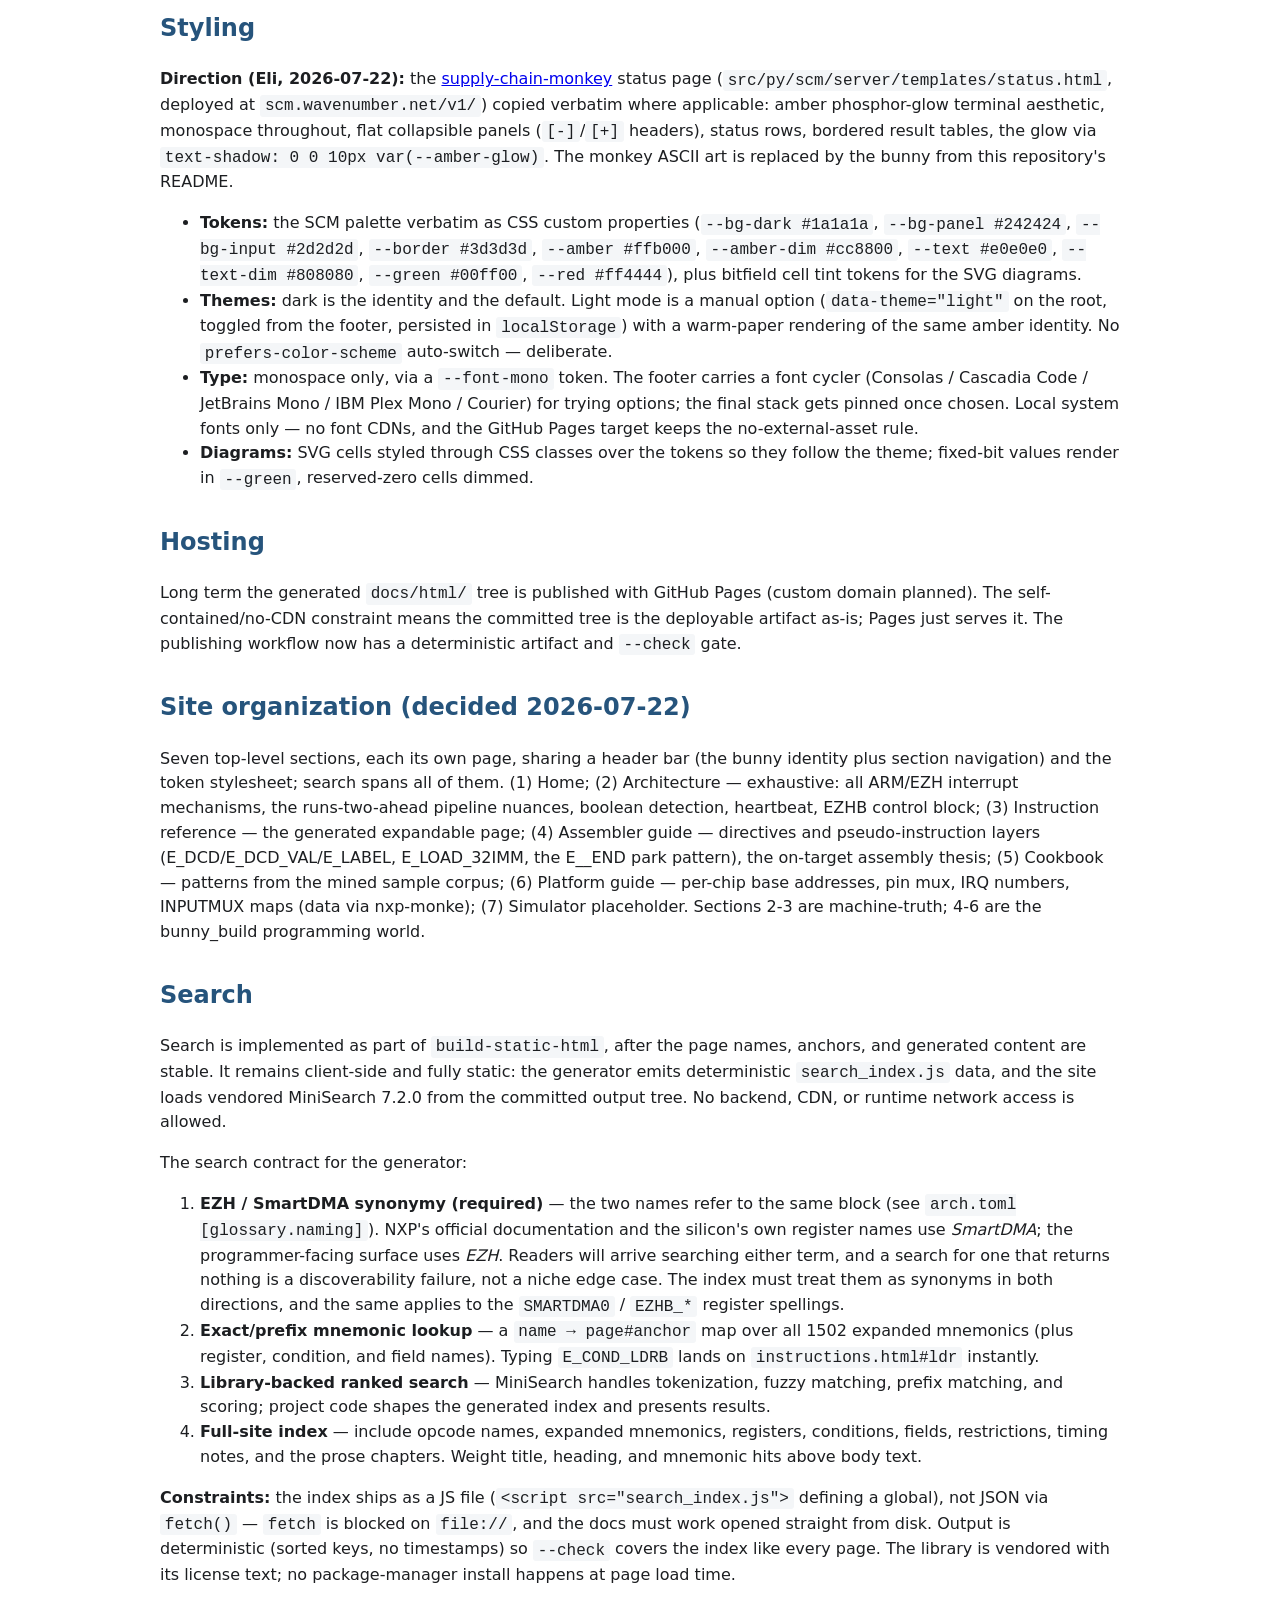
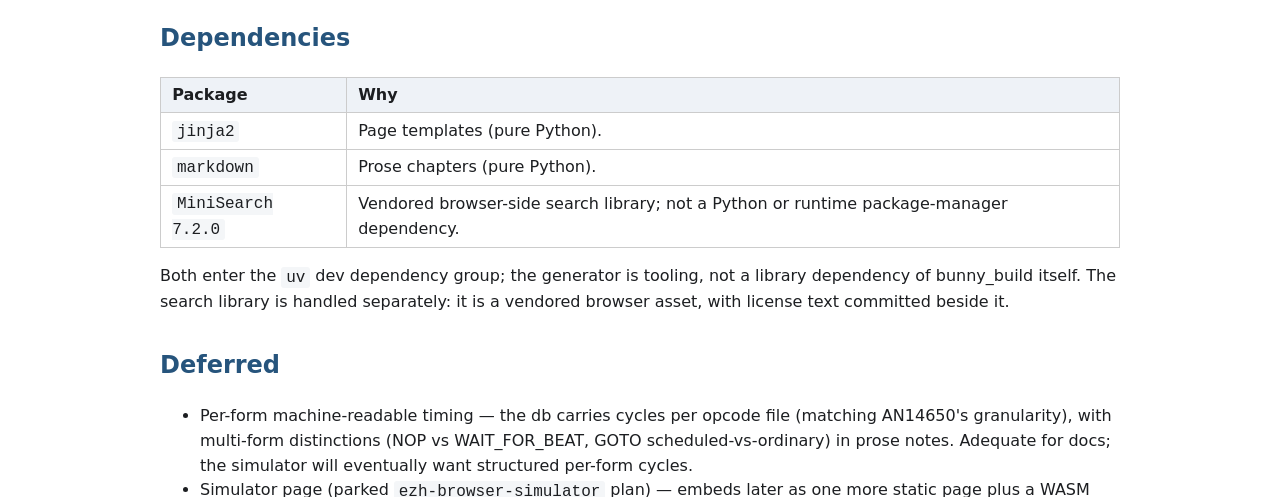
==== commit b3526552: "docs: land static HTML generator" ====
--- a/docs/design/isa-doc-generator.html
+++ b/docs/design/isa-doc-generator.html
@@ -21,13 +21,13 @@
 
 <h1>Design: ISA documentation generator</h1>
 
-<p><strong>Status:</strong> design accepted (ADR
-<code>isa-adr-0002</code>); implementation lands in the
-<code>build-static-html</code> plan step.
+<p><strong>Status:</strong> implemented by <code>isa/tools/gen_docs.py</code>
+in the <code>build-static-html</code> plan step; ADR
+<code>isa-adr-0002</code> accepted.
 <strong>Decision record:</strong>
 <code>docs/isa/adr/isa-adr-0002-custom-static-html-doc-generator-driven-by-the-isa-database.md</code>.
-<strong>Working spike:</strong> <code>isa/tools/gen_docs_spike.py</code>
-(stdlib-only; superseded by the generator described here).</p>
+<strong>Archived spike:</strong> <code>isa/tools/gen_docs_spike.py</code>
+(stdlib-only proof of the bitfield/rendering path).</p>
 
 <h2>Purpose and scope</h2>
 
@@ -50,19 +50,22 @@
 <tr><td><code>docs_src/*.md</code></td>
 <td>Prose chapters: architecture overview, assembler guide, cookbook,
 platform guide. Each carries a <code>+++</code> TOML front-matter block
-(see Provenance rendering). First one landed:
-<code>docs_src/architecture.md</code>.</td></tr>
+(see Provenance rendering). Current drafts:
+<code>docs_src/architecture.md</code>, <code>docs_src/assembler.md</code>,
+and <code>docs_src/cookbook.md</code>.</td></tr>
 <tr><td><code>docs_src/templates/*.html.j2</code></td><td>Jinja2 page
 templates.</td></tr>
 <tr><td><code>docs_src/style.css</code></td><td>Single stylesheet, inlined
 into every page at build time (self-contained output).</td></tr>
+<tr><td><code>docs_src/vendor/minisearch/</code></td><td>Vendored
+MiniSearch 7.2.0 browser asset and license for offline search.</td></tr>
 </table>
 
 <p><strong>Output:</strong> <code>docs/html/</code> — the instruction
 reference is ONE page (per direction, 2026-07-22): the index carries every
 base opcode as a collapsed, expandable panel inline (header: name, opcode
 value, mnemonic count) — no separate per-opcode pages. Deep links
-(<code>index.html#mov</code>) and search results auto-expand the target
+(<code>instructions.html#mov</code>) and search results auto-expand the target
 panel via a hash handler. Prose chapters remain their own pages. Fully
 self-contained: no CDN fonts, scripts, or images; diagrams are inline SVG.
 Output is deterministic (stable ordering, no timestamps) and committed to
@@ -86,12 +89,11 @@
 chapter contract described under Provenance rendering &mdash; front matter
 keys, cross-link resolution, provenance coverage, anchor integrity,
 confidential-source containment, and <code>[[unverified]]</code> status
-validity &mdash; and runs the <code>pc_model.py</code> self-test. Wire it into
-the generator&rsquo;s <code>--check</code> path when
-<code>build-static-html</code> lands, and into CI alongside the encoding
-verifiers: a chapter that fails linting must not reach generation, because
-these are exactly the defects that survive a careful human read (an
-unresolved mnemonic, a section whose provenance was never recorded, a
+validity &mdash; and runs the <code>pc_model.py</code> self-test. The generator
+runs it before rendering, and <code>gen_docs.py --check</code> runs it
+alongside the encoding verifiers: a chapter that fails linting must not reach
+generation, because these are exactly the defects that survive a careful human
+read (an unresolved mnemonic, a section whose provenance was never recorded, a
 confidential source id pasted into prose).</p>
 
 <p>The PC-relative resolver (<code>--pc</code>) is deliberately
@@ -190,7 +192,14 @@
 mnemonic set; every body section has a <code>[[provenance]]</code> entry;
 no <code>[[provenance]]</code>/<code>[[unverified]]</code> entry names a
 section that does not exist; no intra-page anchor is broken; no non-public
-source id appears in body text.</p>
+source id appears in body text; and no renderable provenance detail names a
+non-public source id or title.</p>
+
+<p><strong>Generated-output confidentiality scan.</strong> After rendering,
+the generator check path runs a public-output scanner over
+<code>docs/html/</code>. It fails on non-public source ids, non-public source
+titles, confidential banners, and private source filenames. This is separate
+from the chapter linter because the final artifact is the publication boundary.</p>
 
 <h2>Styling</h2>
 
@@ -232,7 +241,8 @@
 <p>Long term the generated <code>docs/html/</code> tree is published with
 GitHub Pages (custom domain planned). The self-contained/no-CDN constraint
 means the committed tree is the deployable artifact as-is; Pages just serves
-it. Publishing workflow lands with <code>build-static-html</code>.</p>
+it. The publishing workflow now has a deterministic artifact and
+<code>--check</code> gate.</p>
 
 <h2>Site organization (decided 2026-07-22)</h2>
 
@@ -251,12 +261,14 @@
 
 <h2>Search</h2>
 
-<p>Client-side, fully static, precomputed by the generator at build time —
-no backend at any point (GitHub Pages stays plain hosting). The generator
-already holds everything searchable in structured form; it emits one
-deterministic index asset and a small hand-written lookup script (SCM-styled
-search panel on every page, <code>/</code> focuses it). Three tiers, all
-precomputed in Python:</p>
+<p>Search is implemented as part of <code>build-static-html</code>, after the
+page names, anchors, and generated content are stable. It remains client-side
+and fully static: the generator emits deterministic
+<code>search_index.js</code> data, and the site loads vendored MiniSearch 7.2.0
+from the committed output tree. No backend, CDN, or runtime network access is
+allowed.</p>
+
+<p>The search contract for the generator:</p>
 
 <ol>
 <li><strong>EZH / SmartDMA synonymy (required)</strong> — the two names refer
@@ -270,15 +282,14 @@
 <li><strong>Exact/prefix mnemonic lookup</strong> — a
 <code>name &rarr; page#anchor</code> map over all 1502 expanded mnemonics
 (plus register, condition, and field names). Typing
-<code>E_COND_LDRB</code> lands on the ldr page instantly. Supersedes the
-index-filter promise in ADR isa-adr-0002.</li>
-<li><strong>Fuzzy matching</strong> — trigram &rarr; posting-list index
-built at generation time; the client intersects query trigrams and scores
-the candidate set (prefix &gt; substring &gt; trigram overlap), so
-<code>vectred hold</code> still finds the hold page.</li>
-<li><strong>Full text</strong> — an inverted token index over prose,
-restrictions, and (later) architecture chapters, weighted
-title &gt; mnemonic &gt; restriction &gt; body.</li>
+<code>E_COND_LDRB</code> lands on <code>instructions.html#ldr</code>
+instantly.</li>
+<li><strong>Library-backed ranked search</strong> — MiniSearch handles
+tokenization, fuzzy matching, prefix matching, and scoring; project code shapes
+the generated index and presents results.</li>
+<li><strong>Full-site index</strong> — include opcode names, expanded
+mnemonics, registers, conditions, fields, restrictions, timing notes, and the
+prose chapters. Weight title, heading, and mnemonic hits above body text.</li>
 </ol>
 
 <p><strong>Constraints:</strong> the index ships as a JS file
@@ -286,10 +297,8 @@
 JSON via <code>fetch()</code> — <code>fetch</code> is blocked on
 <code>file://</code>, and the docs must work opened straight from disk.
 Output is deterministic (sorted keys, no timestamps) so <code>--check</code>
-covers the index like every page. Expected size for this corpus is tens to
-low-hundreds of KB. No search library: third-party engines solve
-large-unstructured-corpus problems; this corpus is small and its structure
-is ours.</p>
+covers the index like every page. The library is vendored with its license
+text; no package-manager install happens at page load time.</p>
 
 <h2>Dependencies</h2>
 
@@ -297,18 +306,18 @@
 <tr><th>Package</th><th>Why</th></tr>
 <tr><td><code>jinja2</code></td><td>Page templates (pure Python).</td></tr>
 <tr><td><code>markdown</code></td><td>Prose chapters (pure Python).</td></tr>
+<tr><td><code>MiniSearch 7.2.0</code></td><td>Vendored browser-side search
+library; not a Python or runtime package-manager dependency.</td></tr>
 </table>
 
 <p>Both enter the <code>uv</code> dev dependency group; the generator is
-tooling, not a library dependency of bunny_build itself. Everything else is
-stdlib.</p>
+tooling, not a library dependency of bunny_build itself. The search library is
+handled separately: it is a vendored browser asset, with license text committed
+beside it.</p>
 
 <h2>Deferred</h2>
 
 <ul>
-<li>Client-side mnemonic filter on the index (small inline script over the
-name table; exact-name lookup is the common case given 1502 mnemonics).</li>
-<li>Full-text search — revisit when prose volume warrants it.</li>
 <li>Per-form machine-readable timing — the db carries cycles per opcode file
 (matching AN14650's granularity), with multi-form distinctions (NOP vs
 WAIT_FOR_BEAT, GOTO scheduled-vs-ordinary) in prose notes. Adequate for
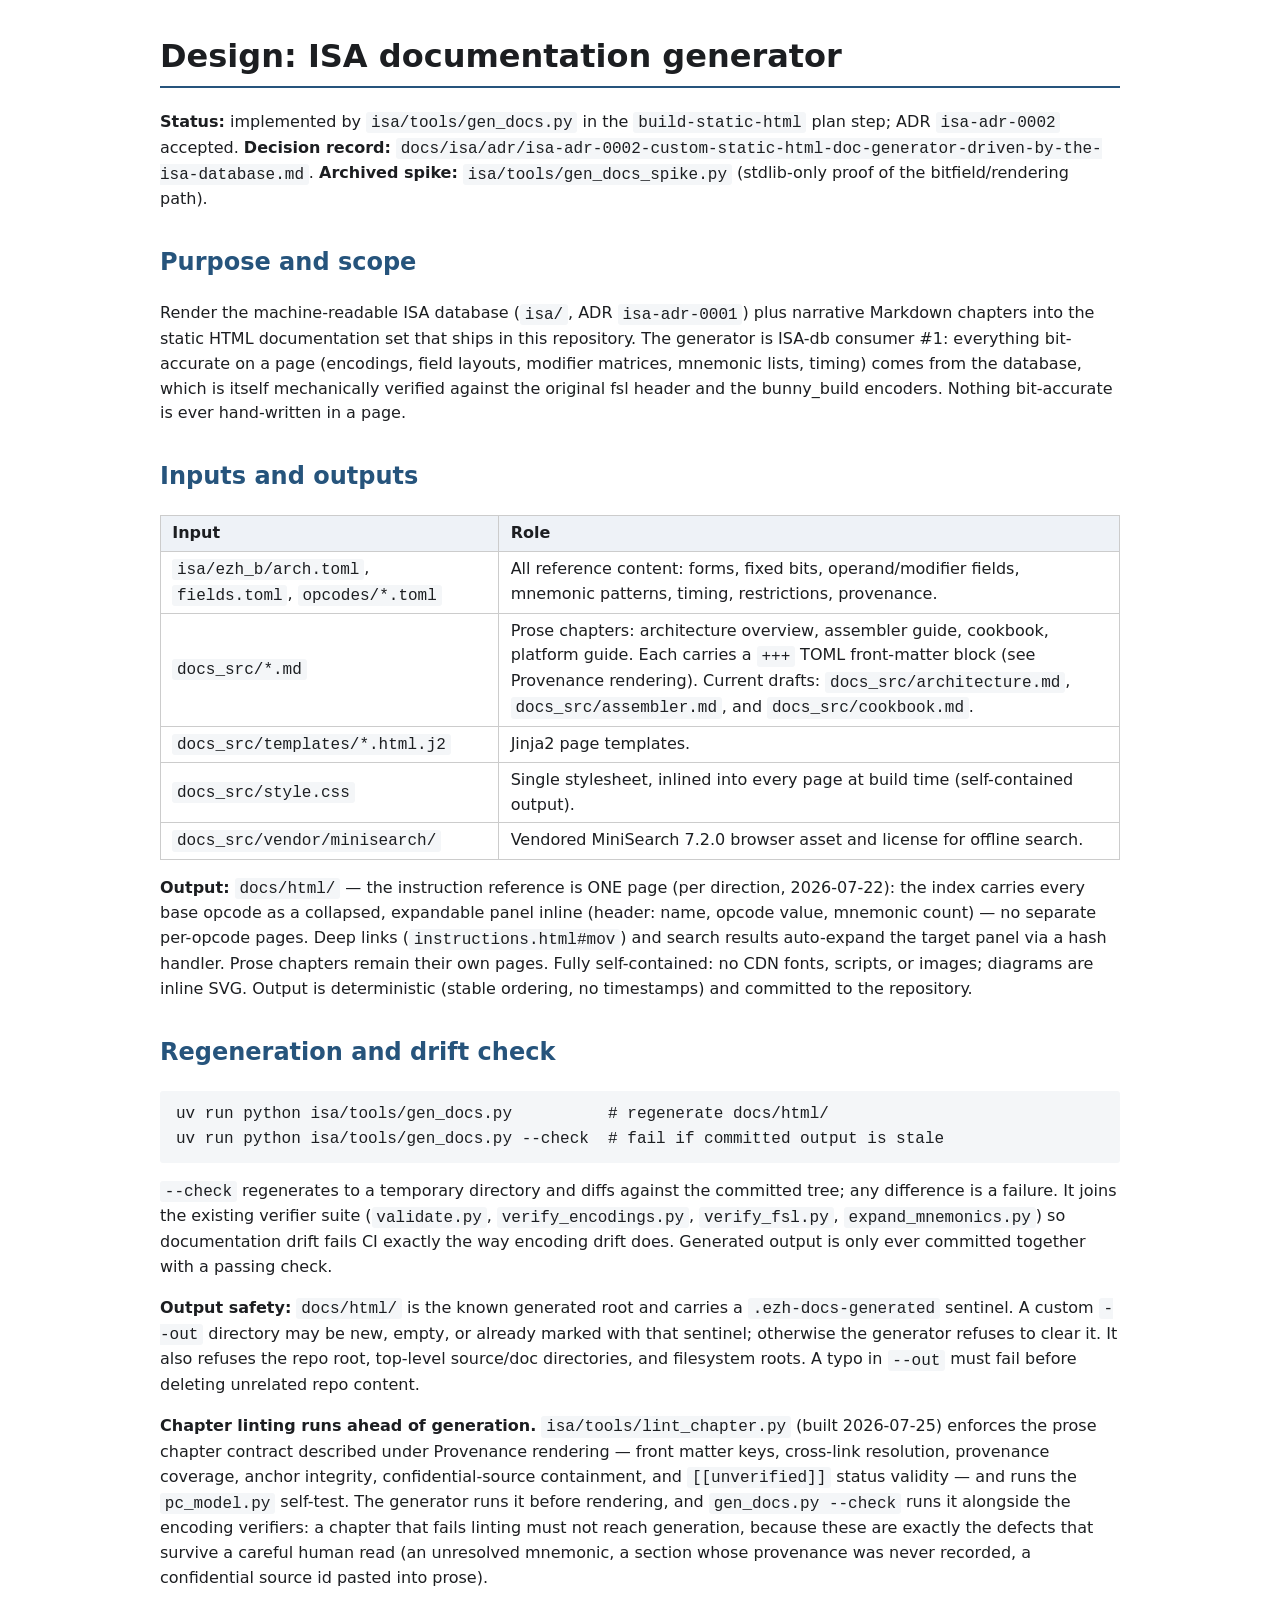
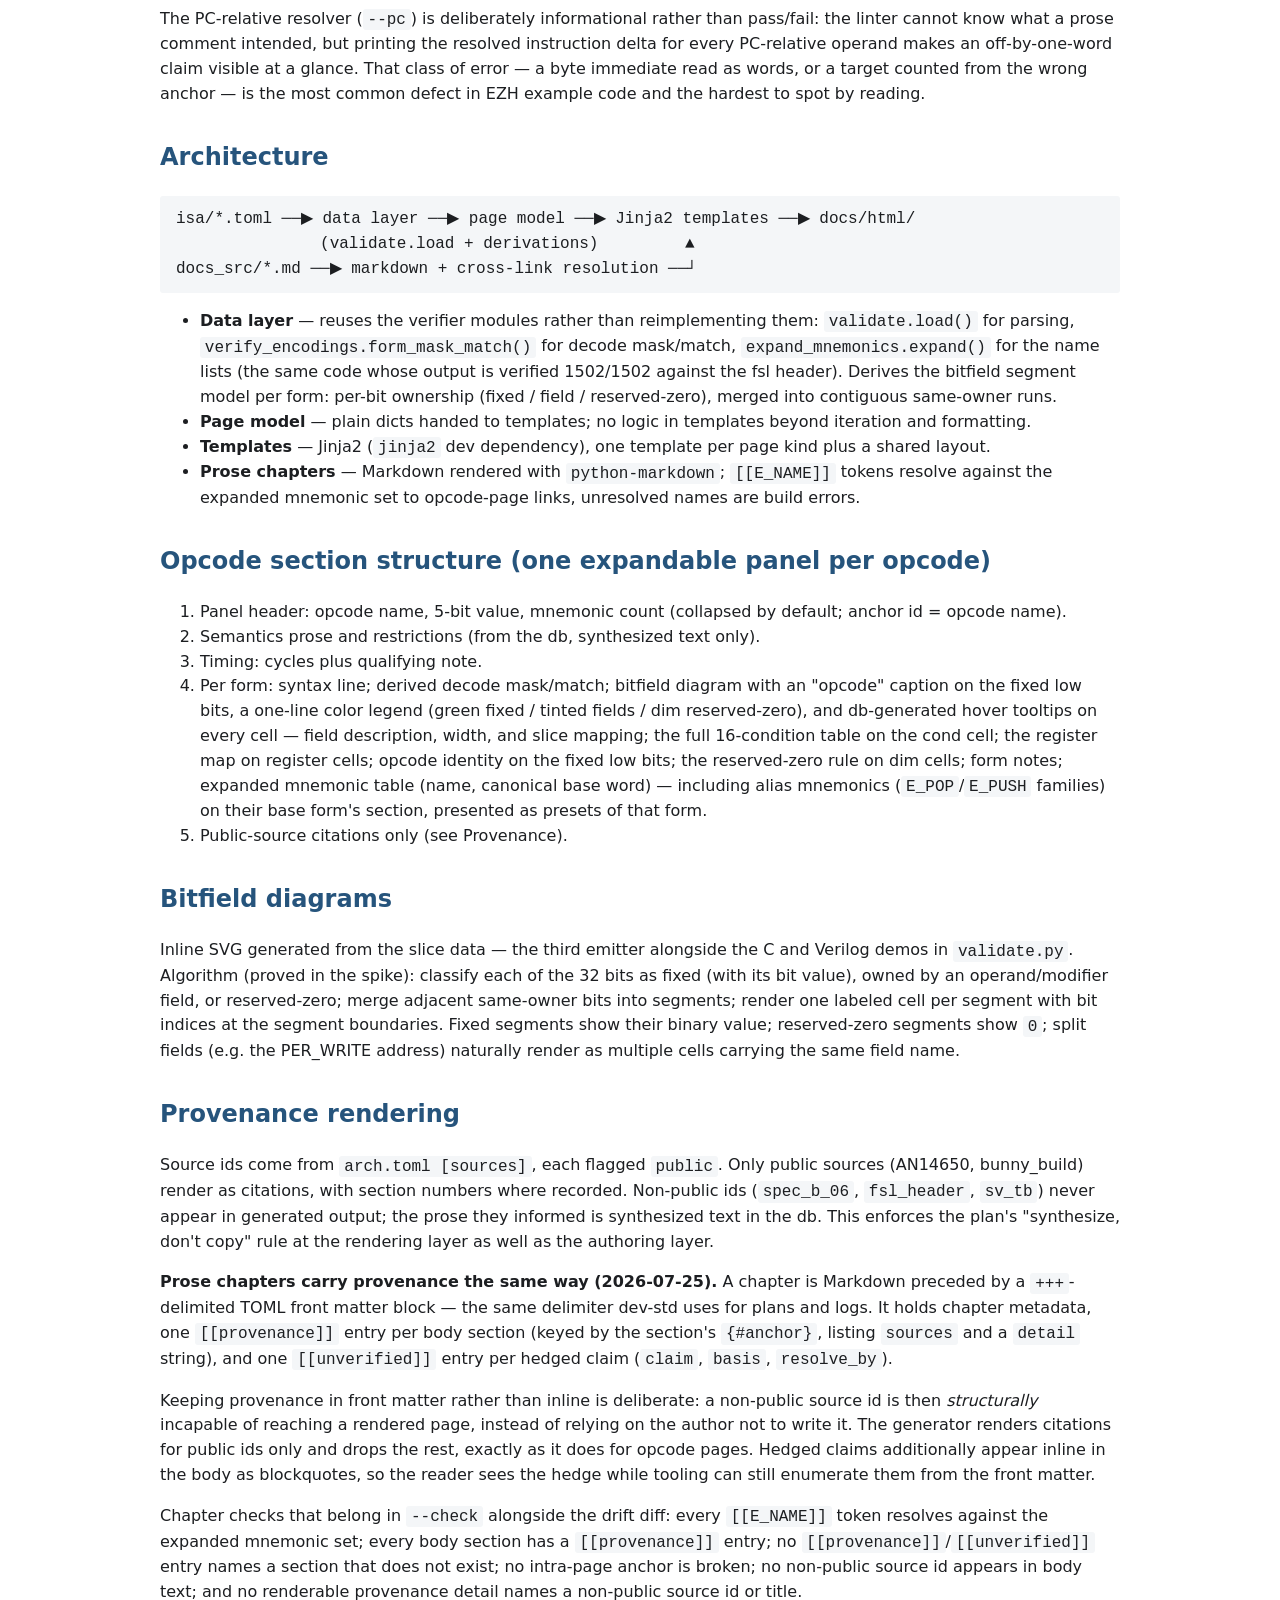
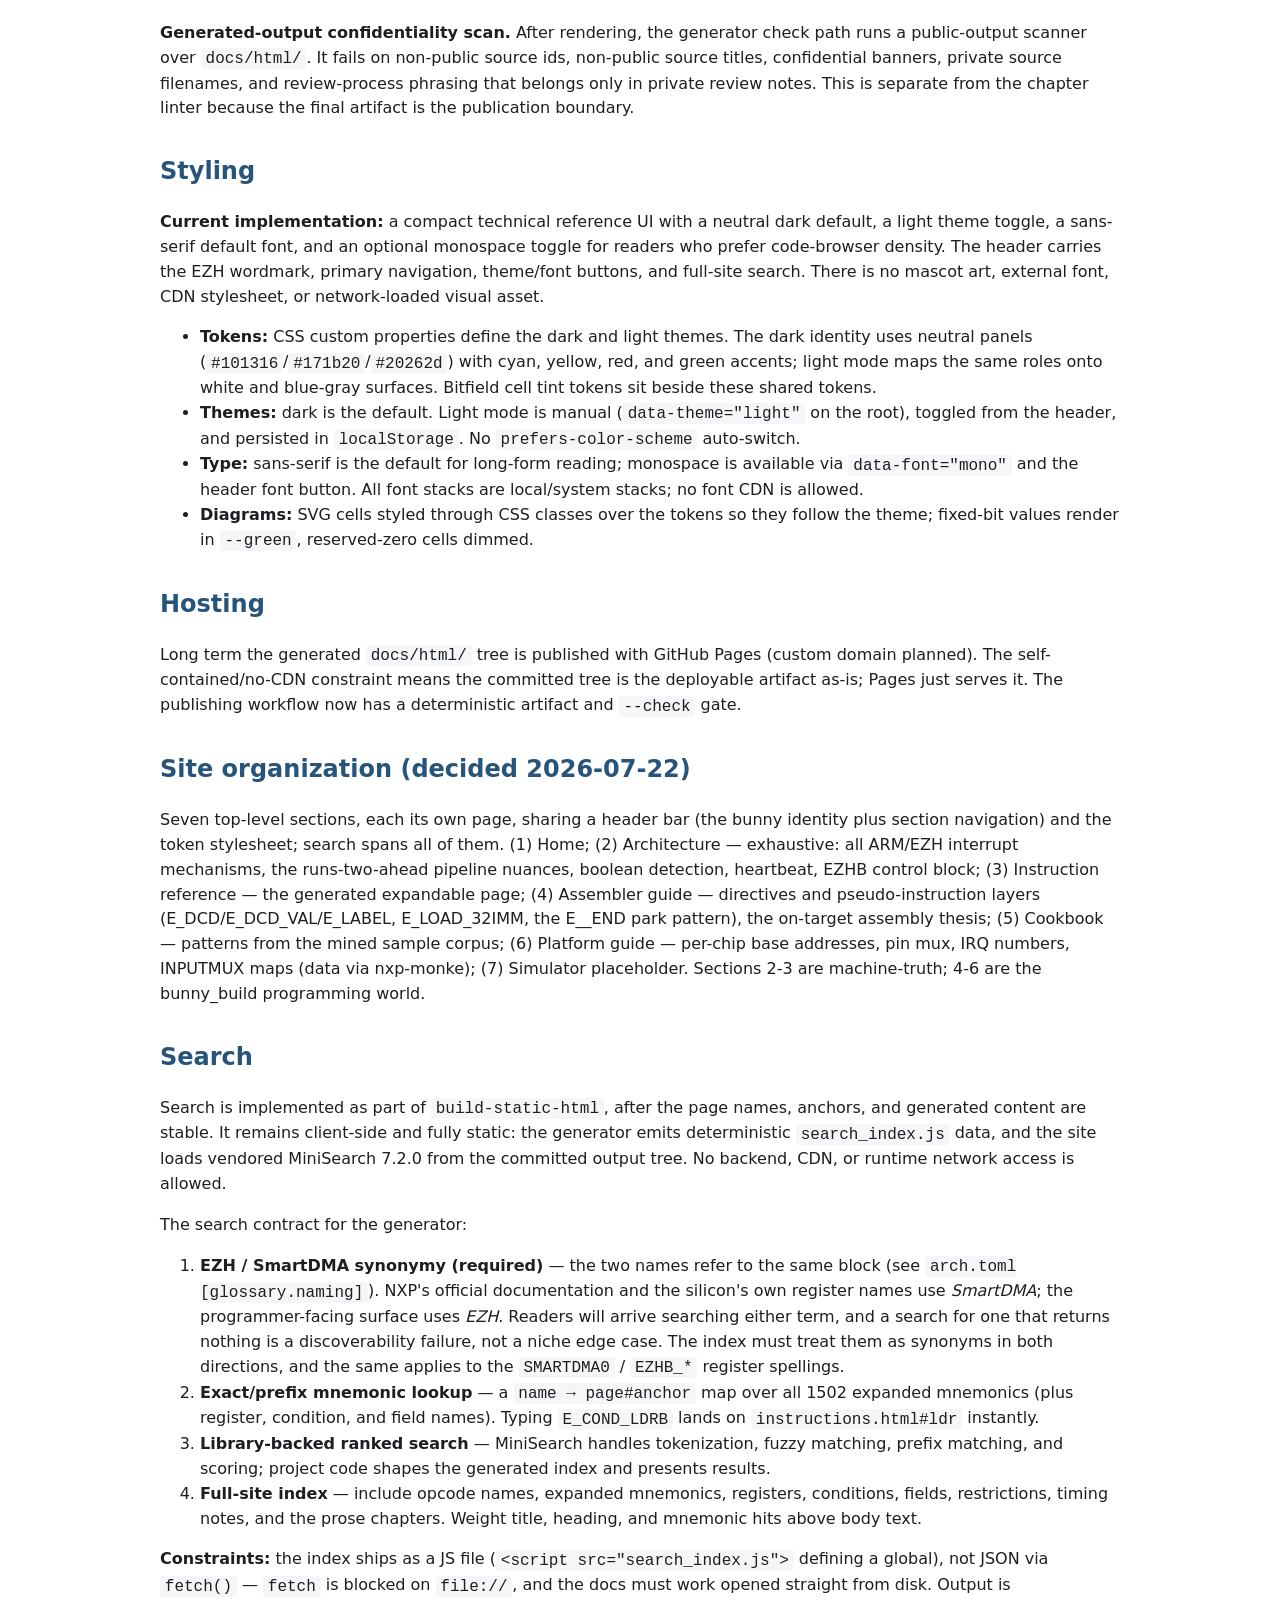
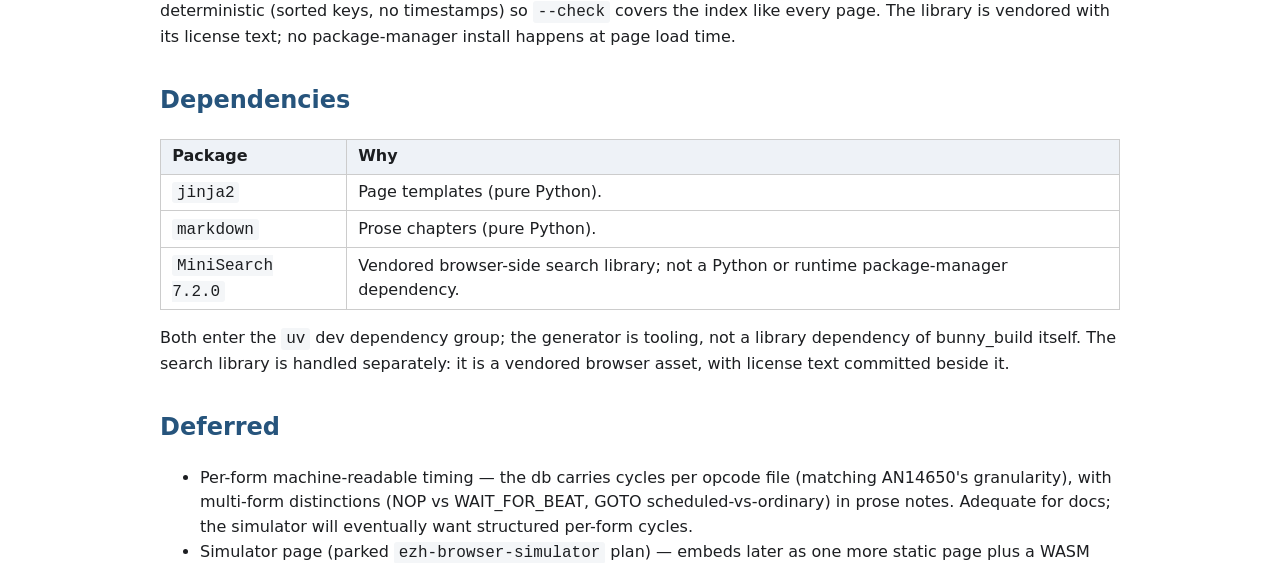
==== commit 1993bdc9: "docs: close design and runtime audits" ====
--- a/docs/design/isa-doc-generator.html
+++ b/docs/design/isa-doc-generator.html
@@ -84,6 +84,13 @@
 way encoding drift does. Generated output is only ever committed together
 with a passing check.</p>
 
+<p><strong>Output safety:</strong> <code>docs/html/</code> is the known
+generated root and carries a <code>.ezh-docs-generated</code> sentinel. A custom
+<code>--out</code> directory may be new, empty, or already marked with that
+sentinel; otherwise the generator refuses to clear it. It also refuses the repo
+root, top-level source/doc directories, and filesystem roots. A typo in
+<code>--out</code> must fail before deleting unrelated repo content.</p>
+
 <p><strong>Chapter linting runs ahead of generation.</strong>
 <code>isa/tools/lint_chapter.py</code> (built 2026-07-25) enforces the prose
 chapter contract described under Provenance rendering &mdash; front matter
@@ -198,39 +205,33 @@
 <p><strong>Generated-output confidentiality scan.</strong> After rendering,
 the generator check path runs a public-output scanner over
 <code>docs/html/</code>. It fails on non-public source ids, non-public source
-titles, confidential banners, and private source filenames. This is separate
-from the chapter linter because the final artifact is the publication boundary.</p>
+titles, confidential banners, private source filenames, and review-process
+phrasing that belongs only in private review notes. This is separate from the
+chapter linter because the final artifact is the publication boundary.</p>
 
 <h2>Styling</h2>
 
-<p><strong>Direction (Eli, 2026-07-22):</strong> the
-<a href="https://github.com/wavenumber-eng/supply-chain-monkey">supply-chain-monkey</a>
-status page (<code>src/py/scm/server/templates/status.html</code>, deployed
-at <code>scm.wavenumber.net/v1/</code>) copied verbatim where applicable:
-amber phosphor-glow terminal aesthetic, monospace throughout, flat
-collapsible panels (<code>[-]</code>/<code>[+]</code> headers), status rows,
-bordered result tables, the glow via
-<code>text-shadow: 0 0 10px var(--amber-glow)</code>. The monkey ASCII art
-is replaced by the bunny from this repository's README.</p>
+<p><strong>Current implementation:</strong> a compact technical reference UI
+with a neutral dark default, a light theme toggle, a sans-serif default font,
+and an optional monospace toggle for readers who prefer code-browser density.
+The header carries the EZH wordmark, primary navigation, theme/font buttons,
+and full-site search. There is no mascot art, external font, CDN stylesheet, or
+network-loaded visual asset.</p>
 
 <ul>
-<li><strong>Tokens:</strong> the SCM palette verbatim as CSS custom
-properties (<code>--bg-dark #1a1a1a</code>, <code>--bg-panel #242424</code>,
-<code>--bg-input #2d2d2d</code>, <code>--border #3d3d3d</code>,
-<code>--amber #ffb000</code>, <code>--amber-dim #cc8800</code>,
-<code>--text #e0e0e0</code>, <code>--text-dim #808080</code>,
-<code>--green #00ff00</code>, <code>--red #ff4444</code>), plus bitfield
-cell tint tokens for the SVG diagrams.</li>
-<li><strong>Themes:</strong> dark is the identity and the default. Light
-mode is a manual option (<code>data-theme="light"</code> on the root,
-toggled from the footer, persisted in <code>localStorage</code>) with a
-warm-paper rendering of the same amber identity. No
-<code>prefers-color-scheme</code> auto-switch — deliberate.</li>
-<li><strong>Type:</strong> monospace only, via a <code>--font-mono</code>
-token. The footer carries a font cycler (Consolas / Cascadia Code /
-JetBrains Mono / IBM Plex Mono / Courier) for trying options; the final
-stack gets pinned once chosen. Local system fonts only — no font CDNs, and
-the GitHub Pages target keeps the no-external-asset rule.</li>
+<li><strong>Tokens:</strong> CSS custom properties define the dark and light
+themes. The dark identity uses neutral panels
+(<code>#101316</code>/<code>#171b20</code>/<code>#20262d</code>) with cyan,
+yellow, red, and green accents; light mode maps the same roles onto white and
+blue-gray surfaces. Bitfield cell tint tokens sit beside these shared
+tokens.</li>
+<li><strong>Themes:</strong> dark is the default. Light mode is manual
+(<code>data-theme="light"</code> on the root), toggled from the header, and
+persisted in <code>localStorage</code>. No
+<code>prefers-color-scheme</code> auto-switch.</li>
+<li><strong>Type:</strong> sans-serif is the default for long-form reading;
+monospace is available via <code>data-font="mono"</code> and the header font
+button. All font stacks are local/system stacks; no font CDN is allowed.</li>
 <li><strong>Diagrams:</strong> SVG cells styled through CSS classes over the
 tokens so they follow the theme; fixed-bit values render in
 <code>--green</code>, reserved-zero cells dimmed.</li>
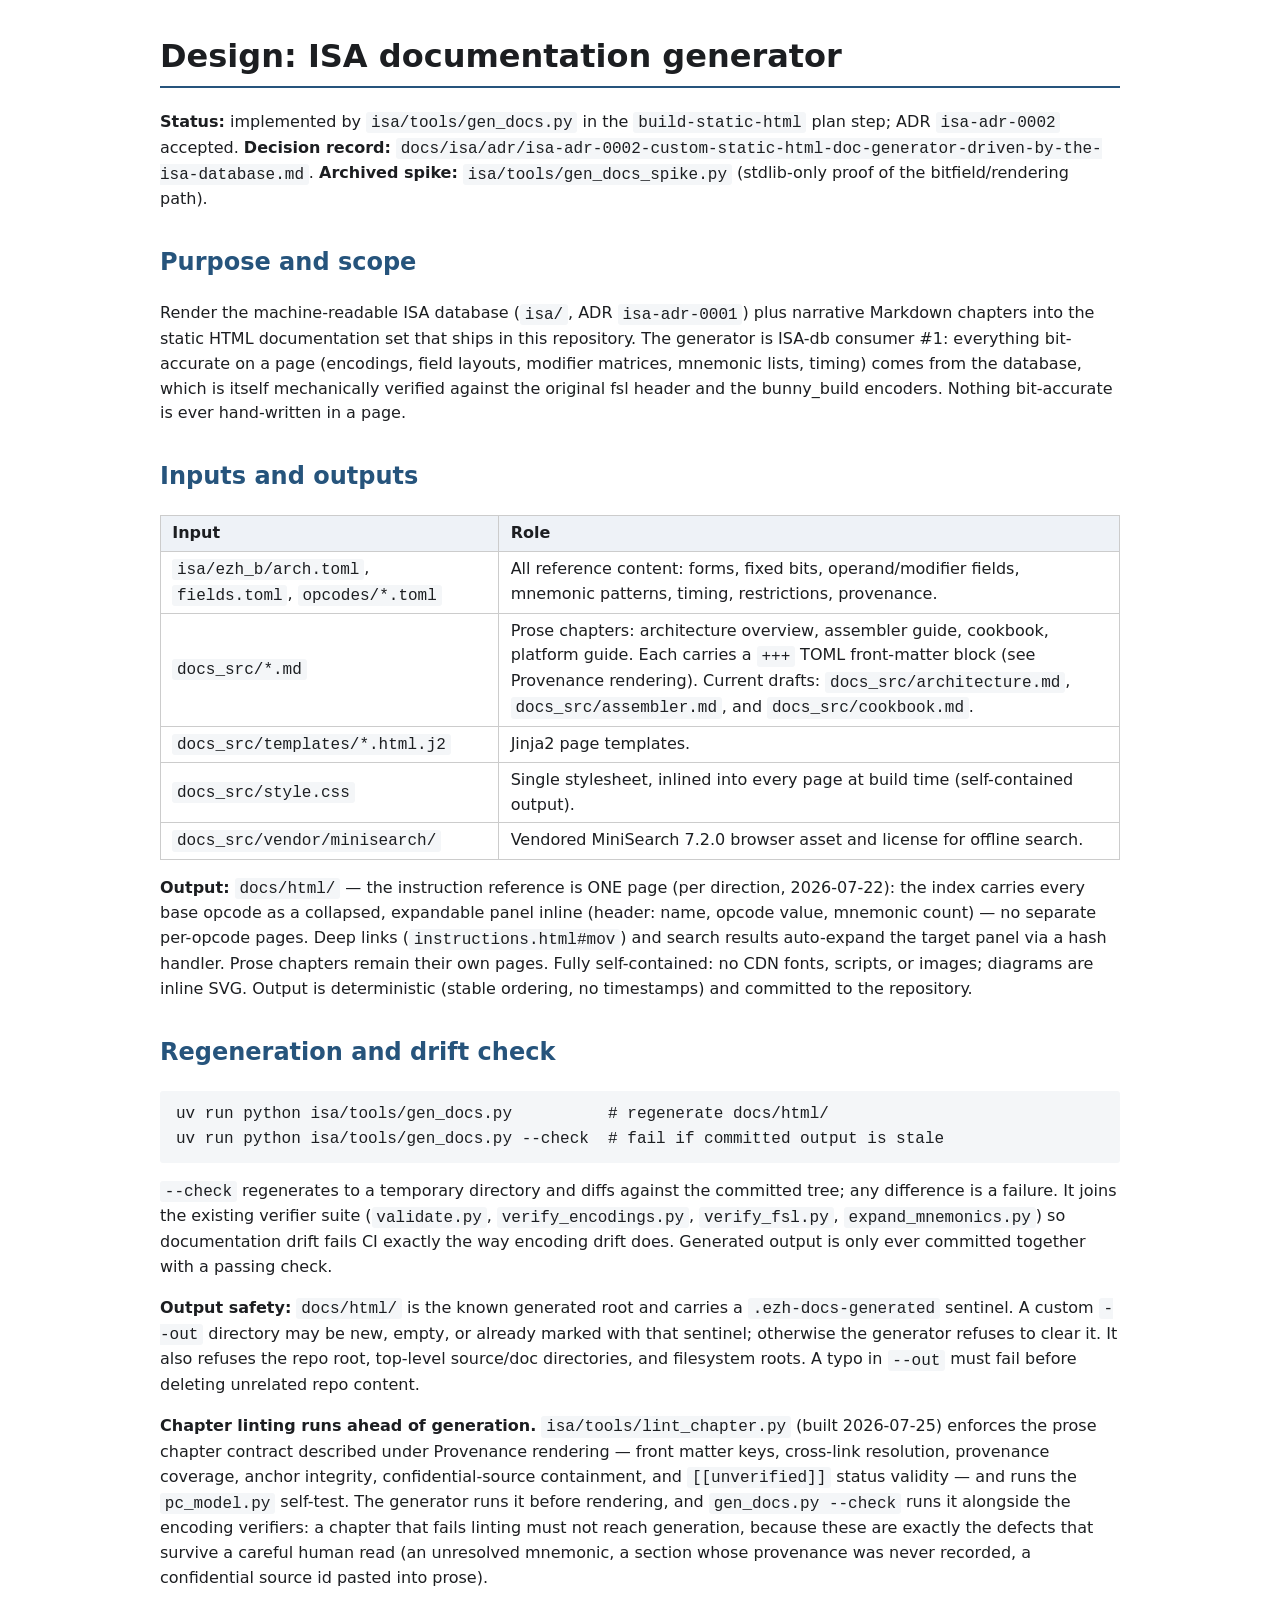
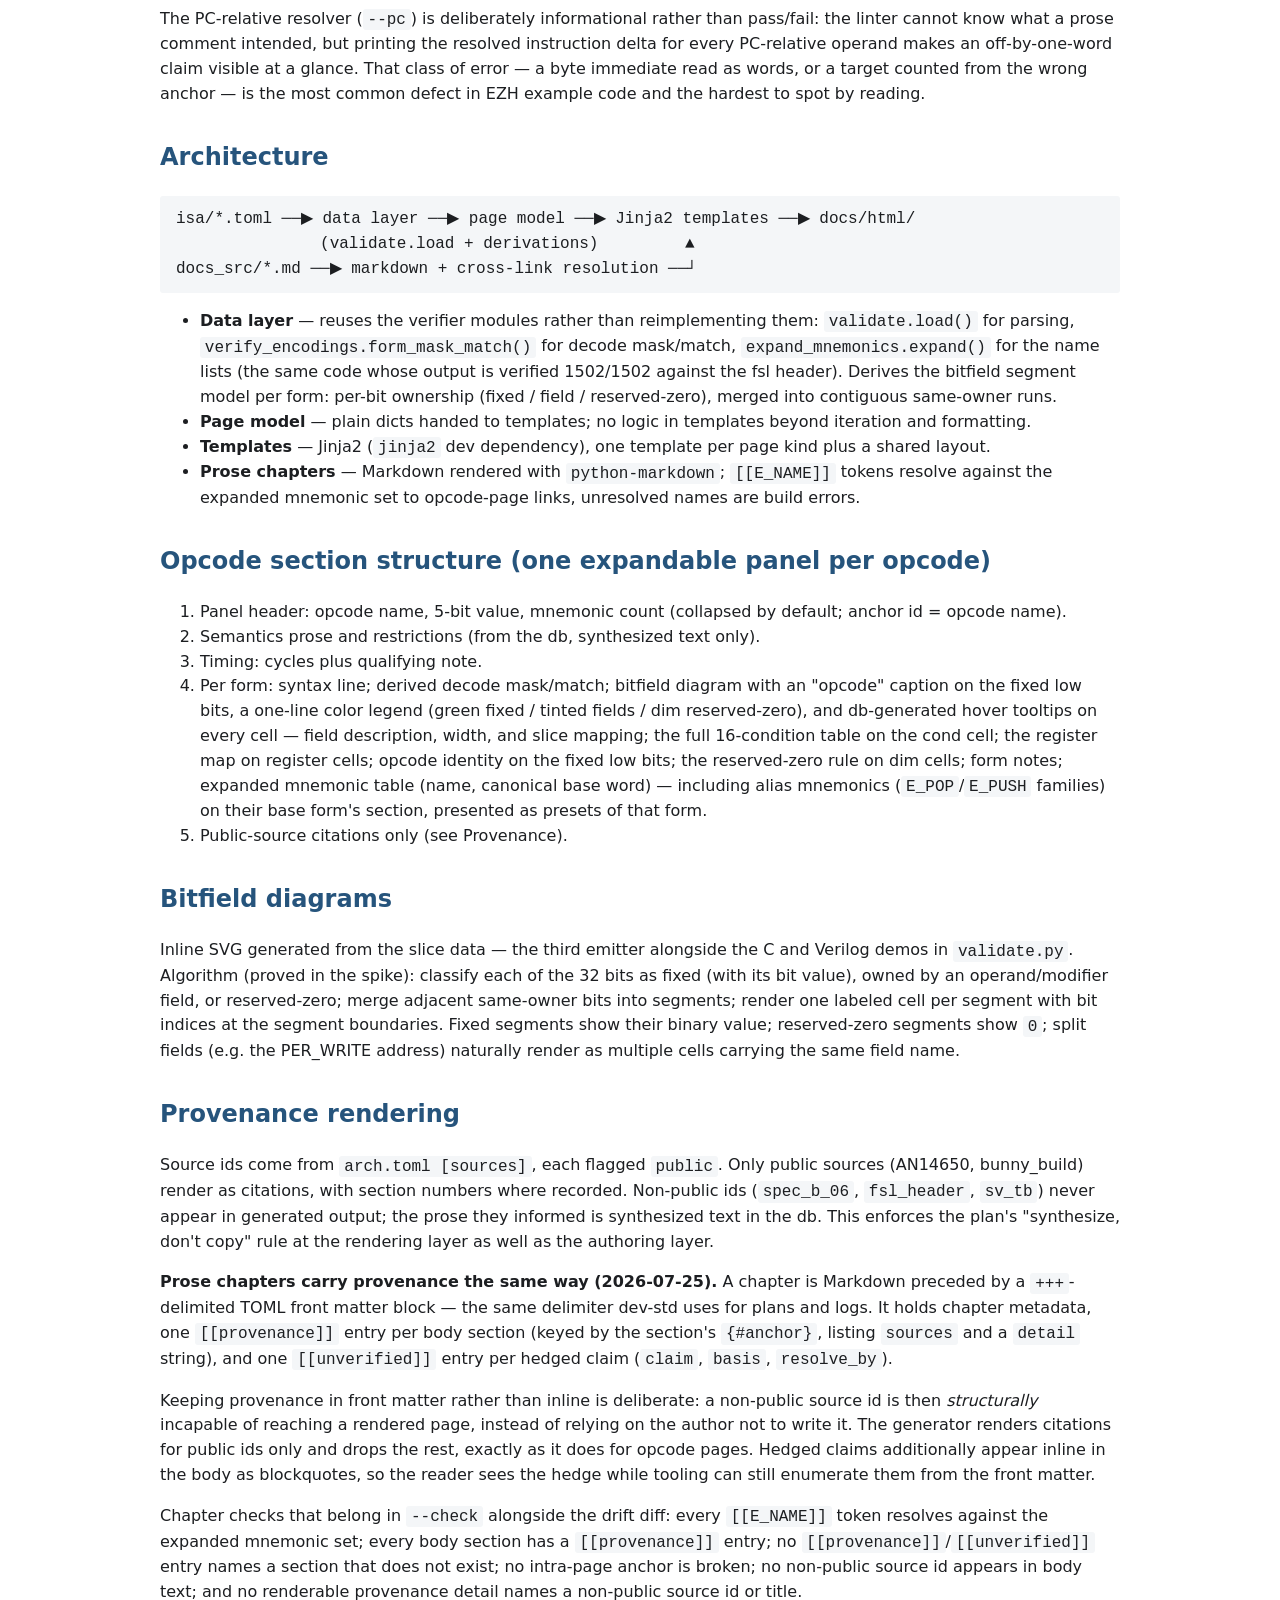
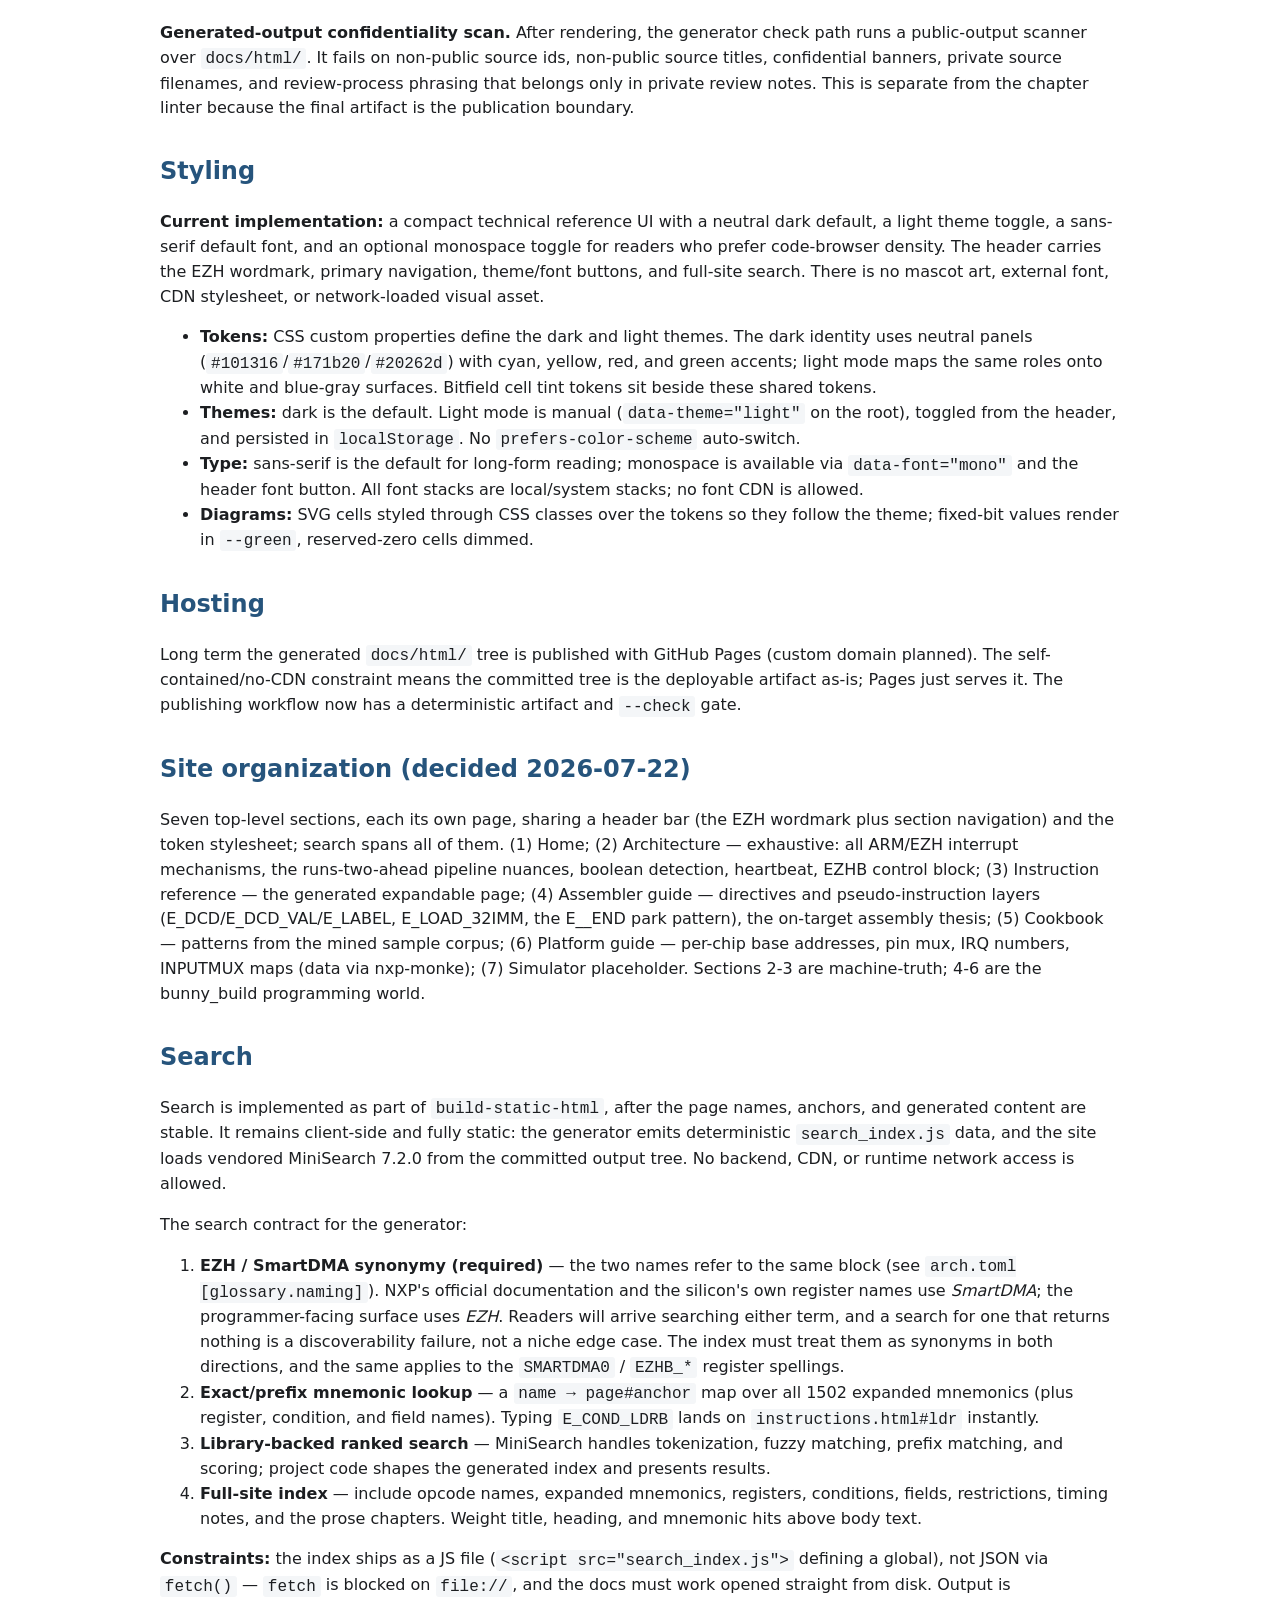
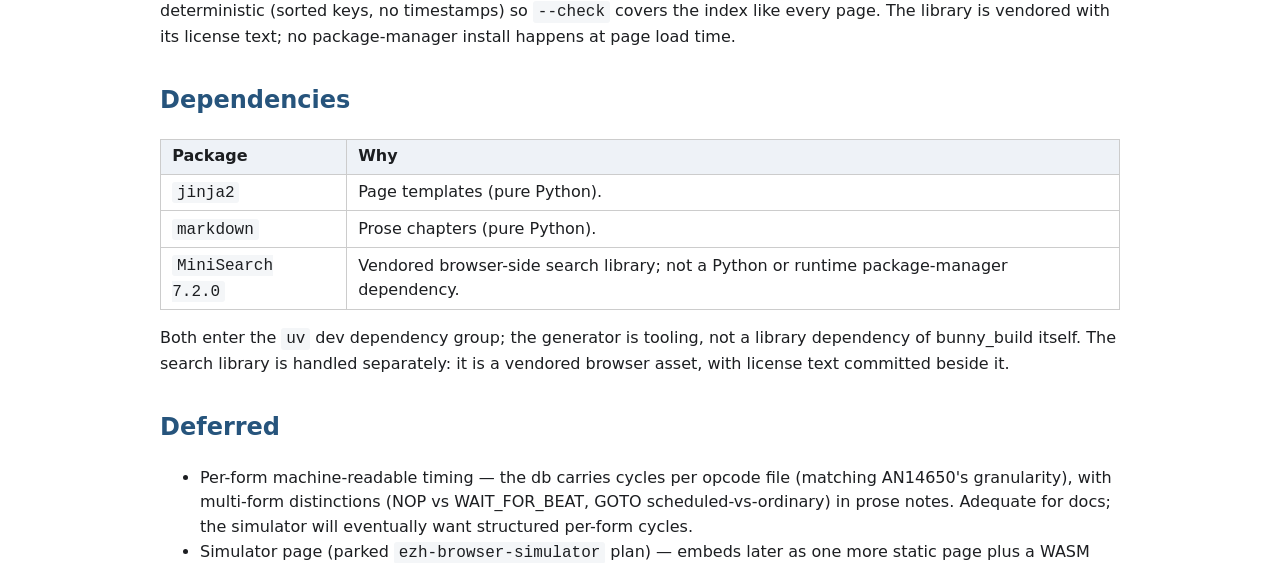
==== commit 92f635cd: "docs: address audit followups" ====
--- a/docs/design/isa-doc-generator.html
+++ b/docs/design/isa-doc-generator.html
@@ -248,7 +248,7 @@
 <h2>Site organization (decided 2026-07-22)</h2>
 
 <p>Seven top-level sections, each its own page, sharing a header bar (the
-bunny identity plus section navigation) and the token stylesheet; search
+EZH wordmark plus section navigation) and the token stylesheet; search
 spans all of them. (1) Home; (2) Architecture — exhaustive: all ARM/EZH
 interrupt mechanisms, the runs-two-ahead pipeline nuances, boolean
 detection, heartbeat, EZHB control block; (3) Instruction reference — the
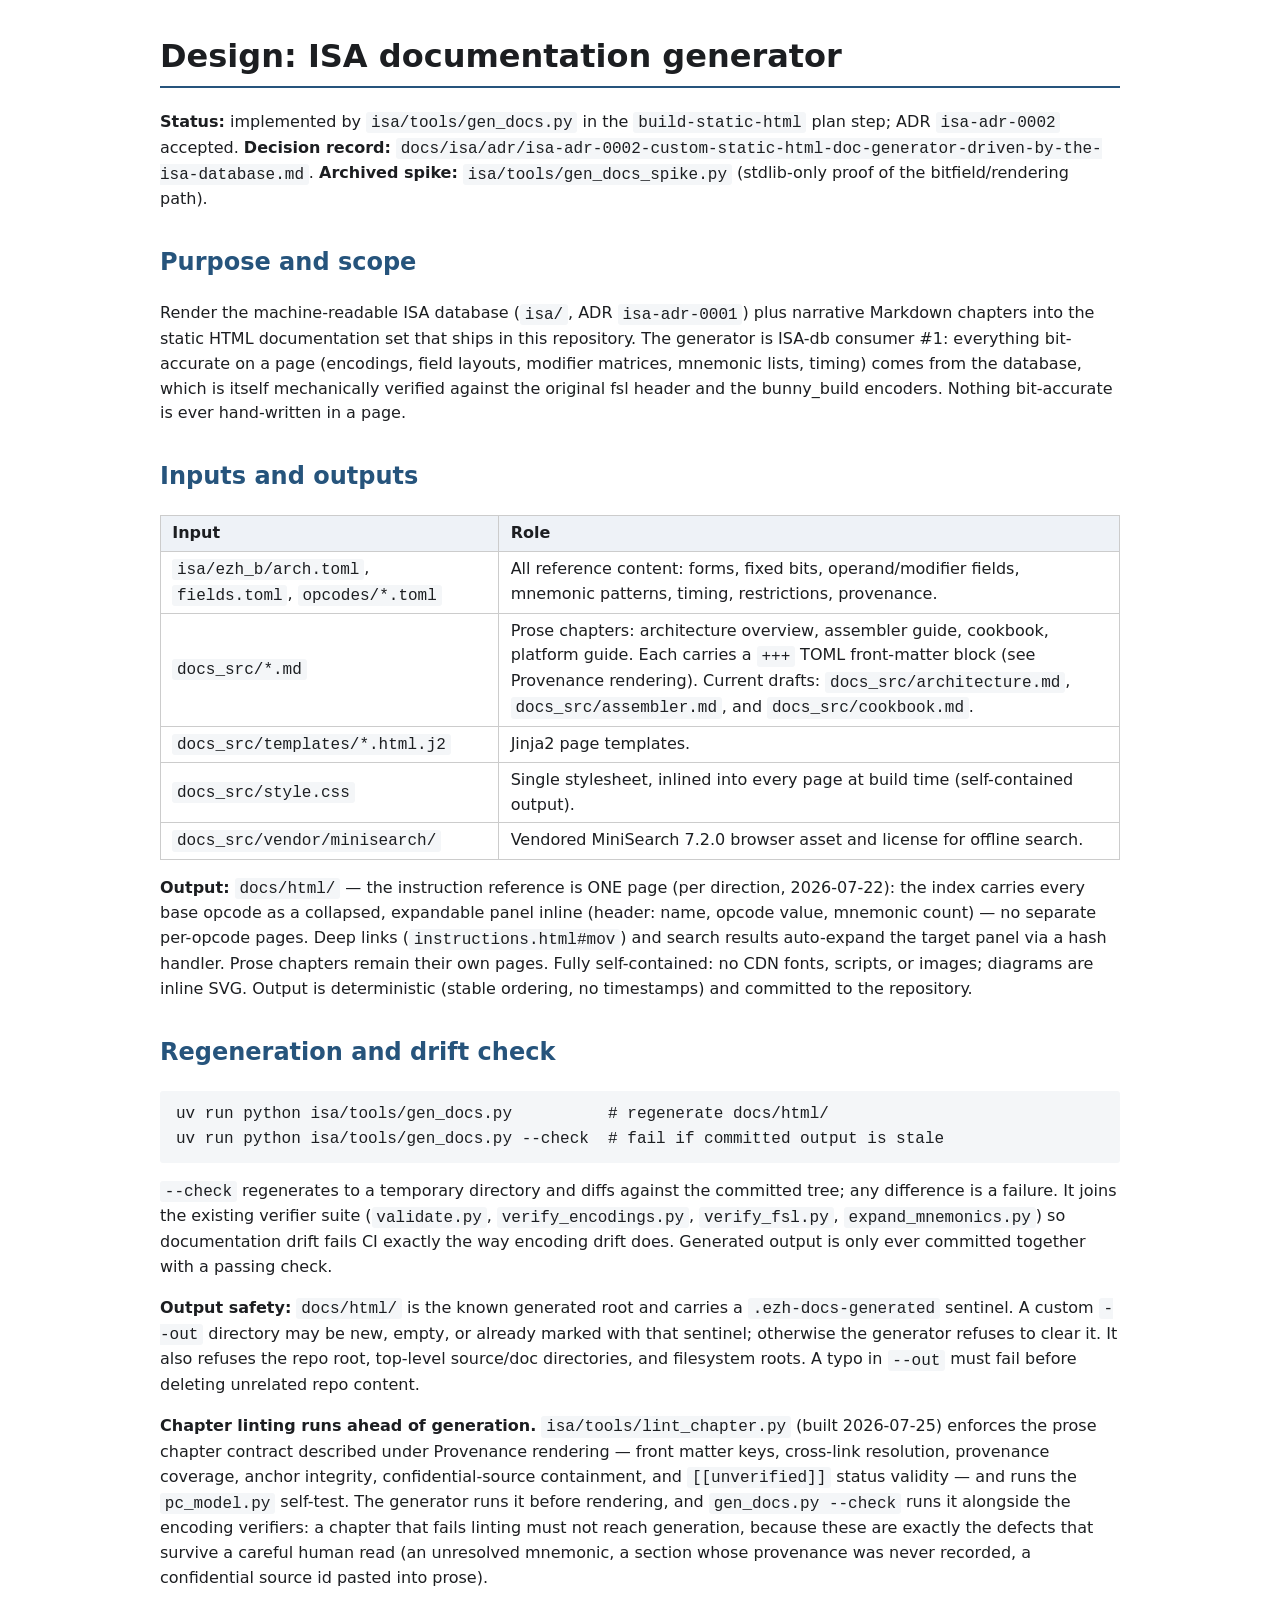
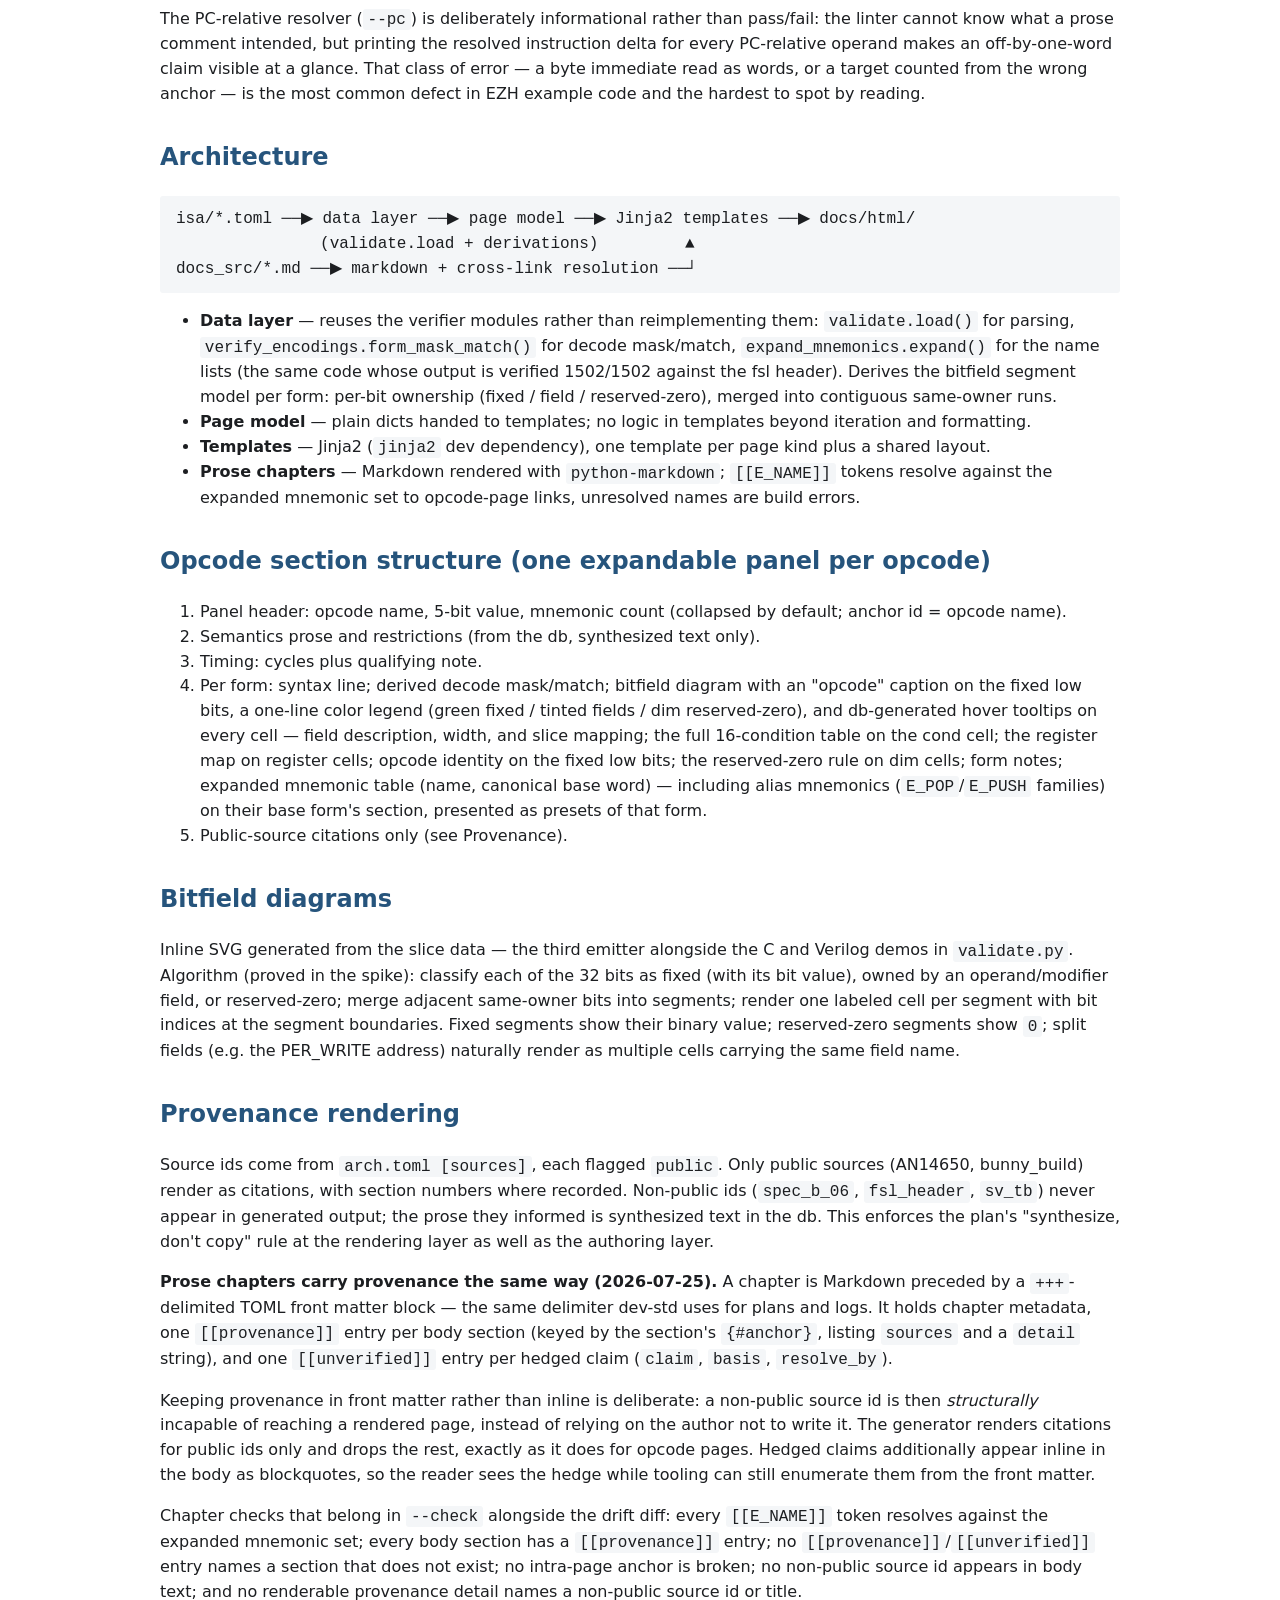
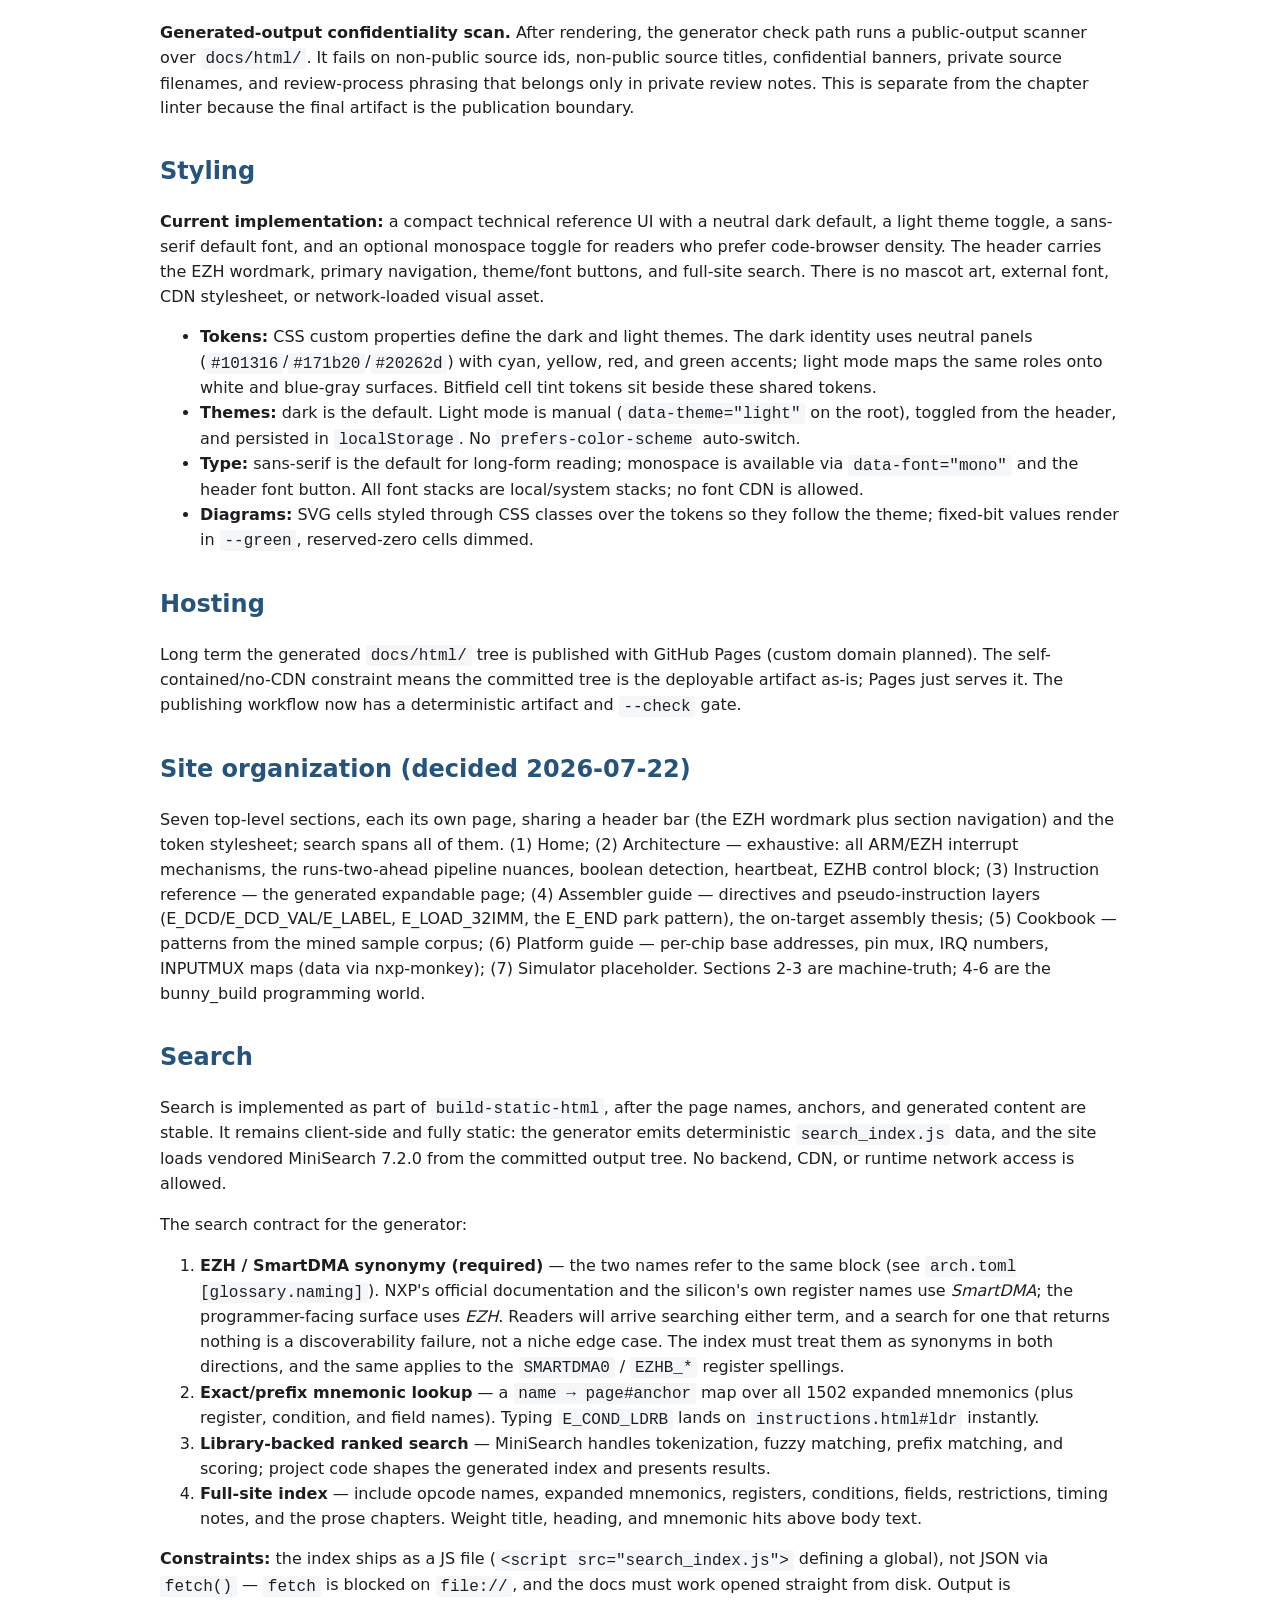
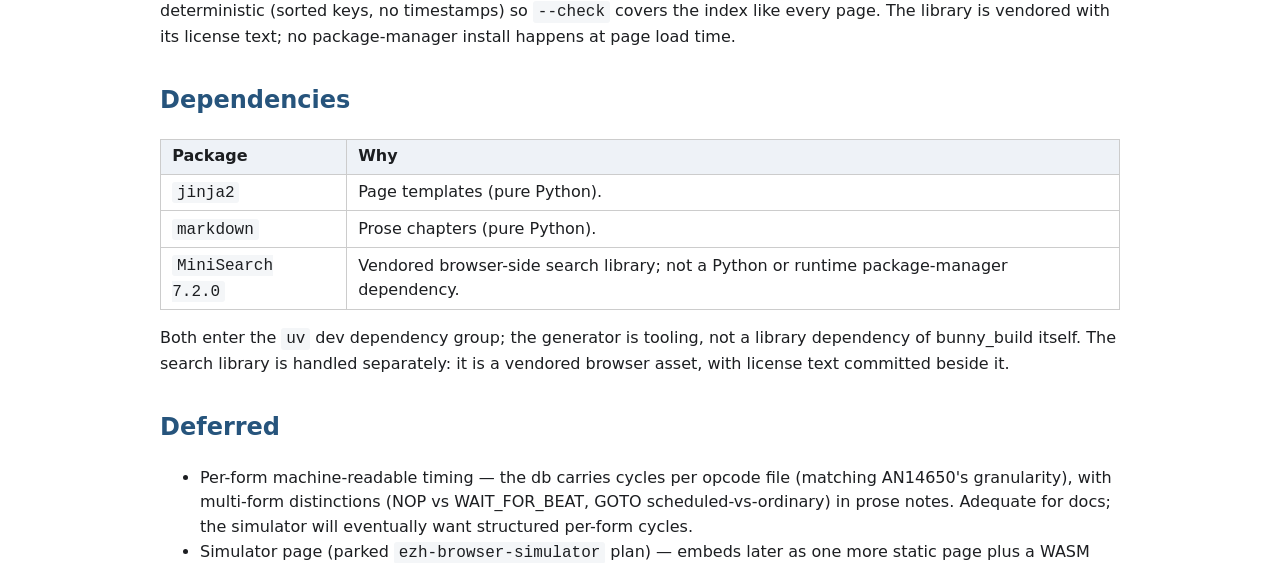
==== commit 5d1bc3a7: "docs: fix platform discovery review issues" ====
--- a/docs/design/isa-doc-generator.html
+++ b/docs/design/isa-doc-generator.html
@@ -254,9 +254,9 @@
 detection, heartbeat, EZHB control block; (3) Instruction reference — the
 generated expandable page; (4) Assembler guide — directives and
 pseudo-instruction layers (E_DCD/E_DCD_VAL/E_LABEL, E_LOAD_32IMM, the
-E__END park pattern), the on-target assembly thesis; (5) Cookbook —
+E_END park pattern), the on-target assembly thesis; (5) Cookbook —
 patterns from the mined sample corpus; (6) Platform guide — per-chip base
-addresses, pin mux, IRQ numbers, INPUTMUX maps (data via nxp-monke);
+addresses, pin mux, IRQ numbers, INPUTMUX maps (data via nxp-monkey);
 (7) Simulator placeholder. Sections 2-3 are machine-truth; 4-6 are the
 bunny_build programming world.</p>
 
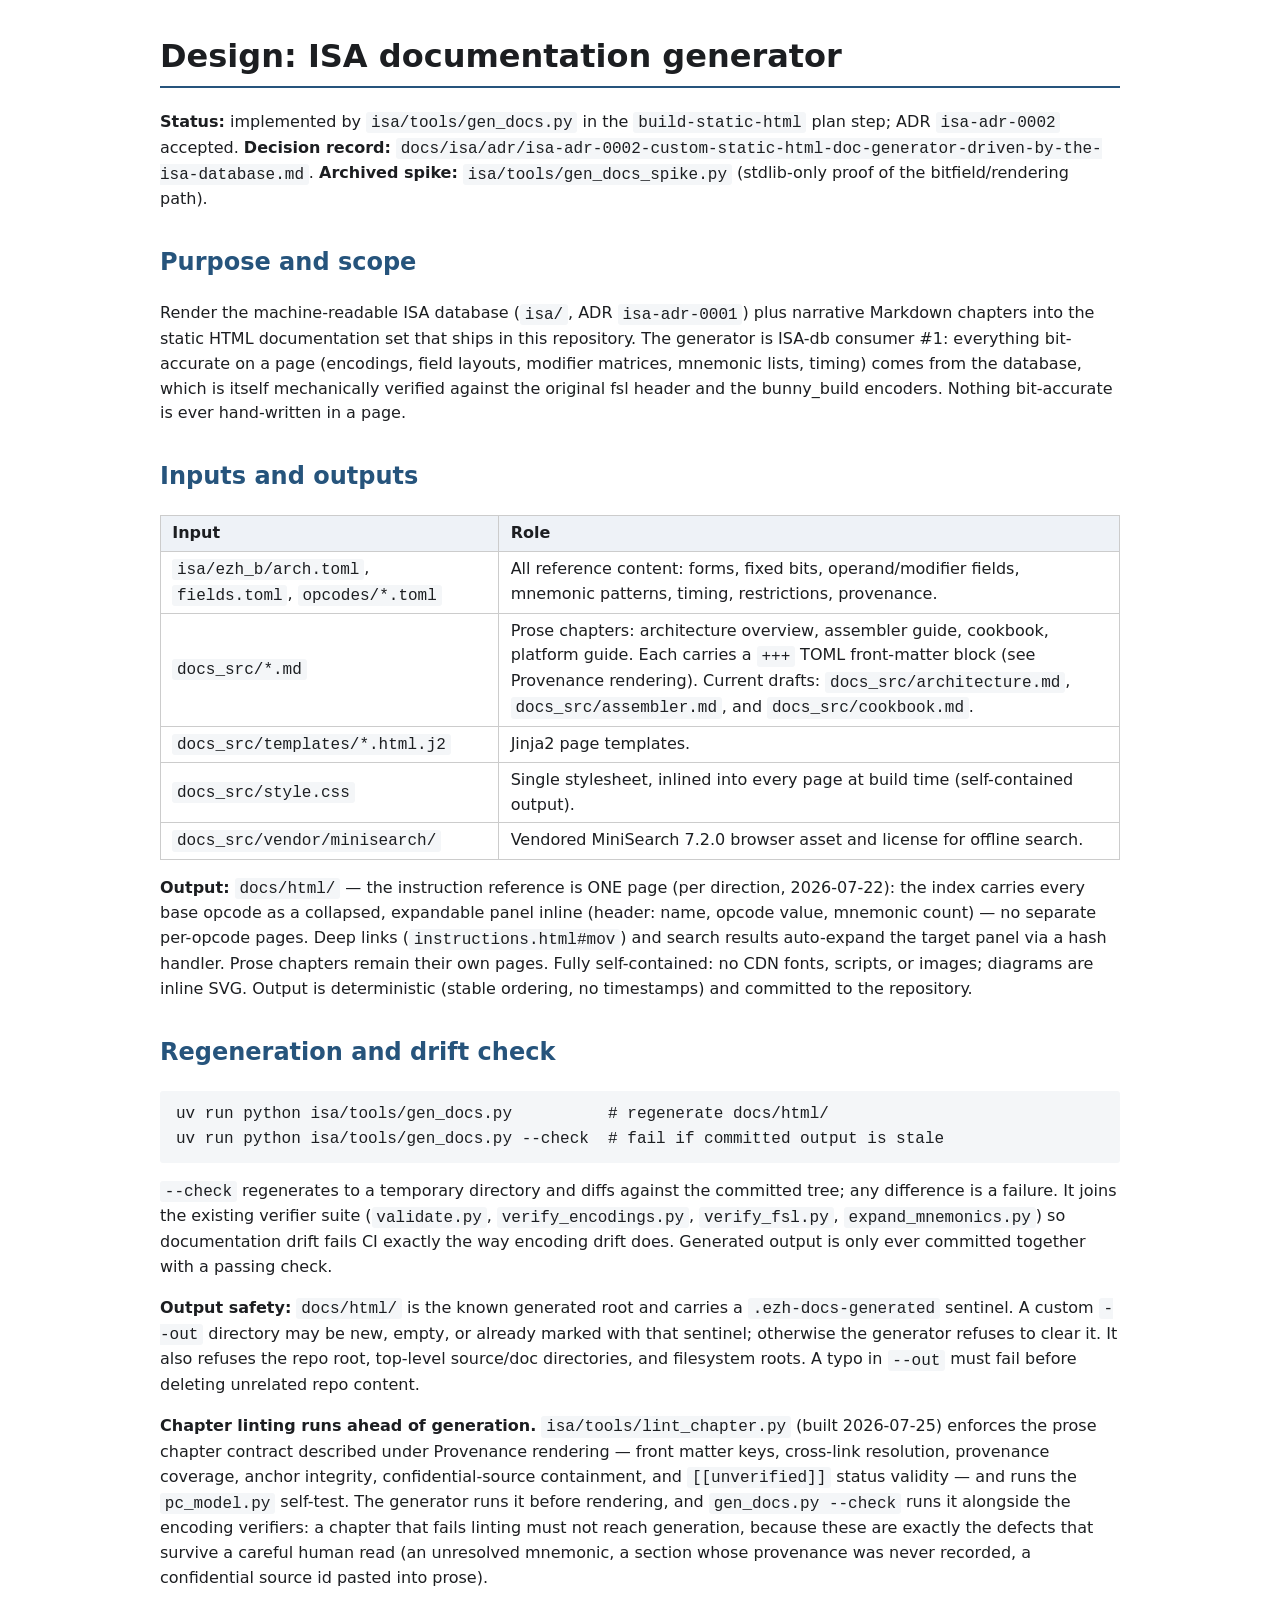
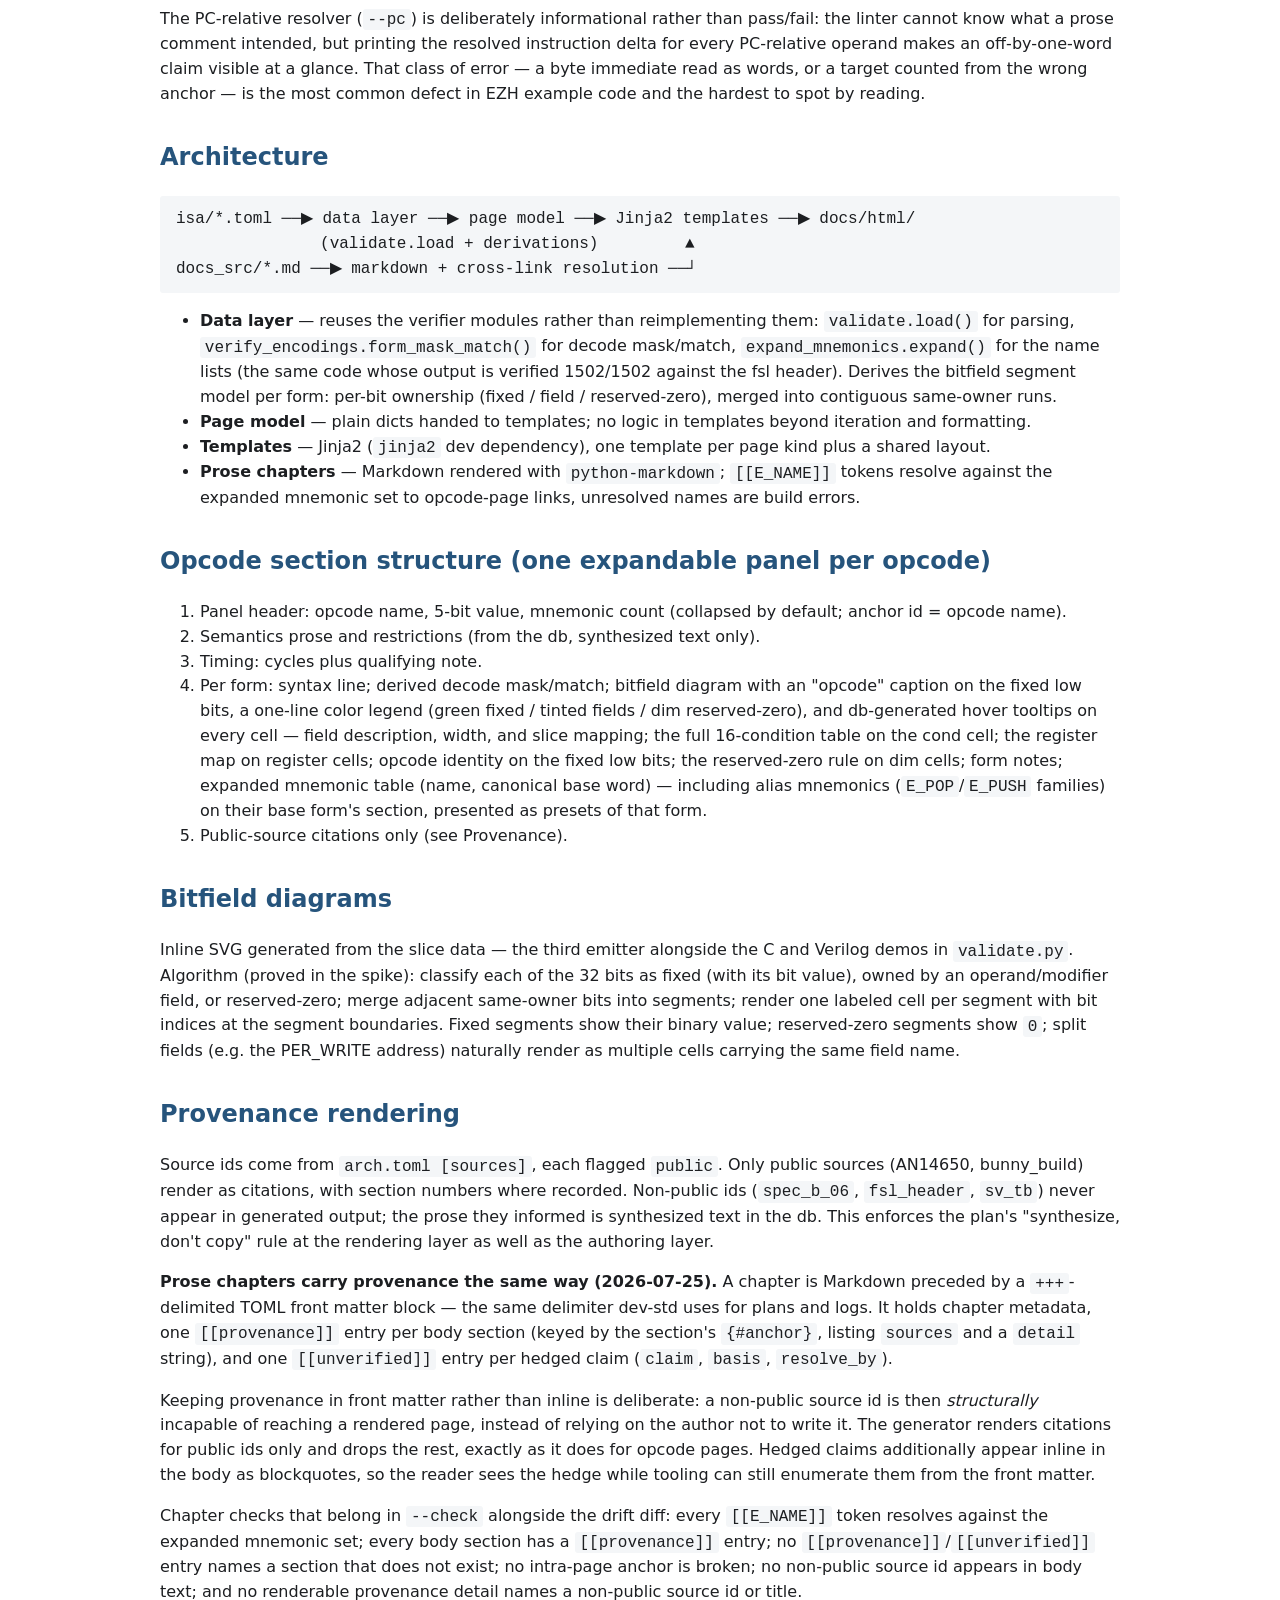
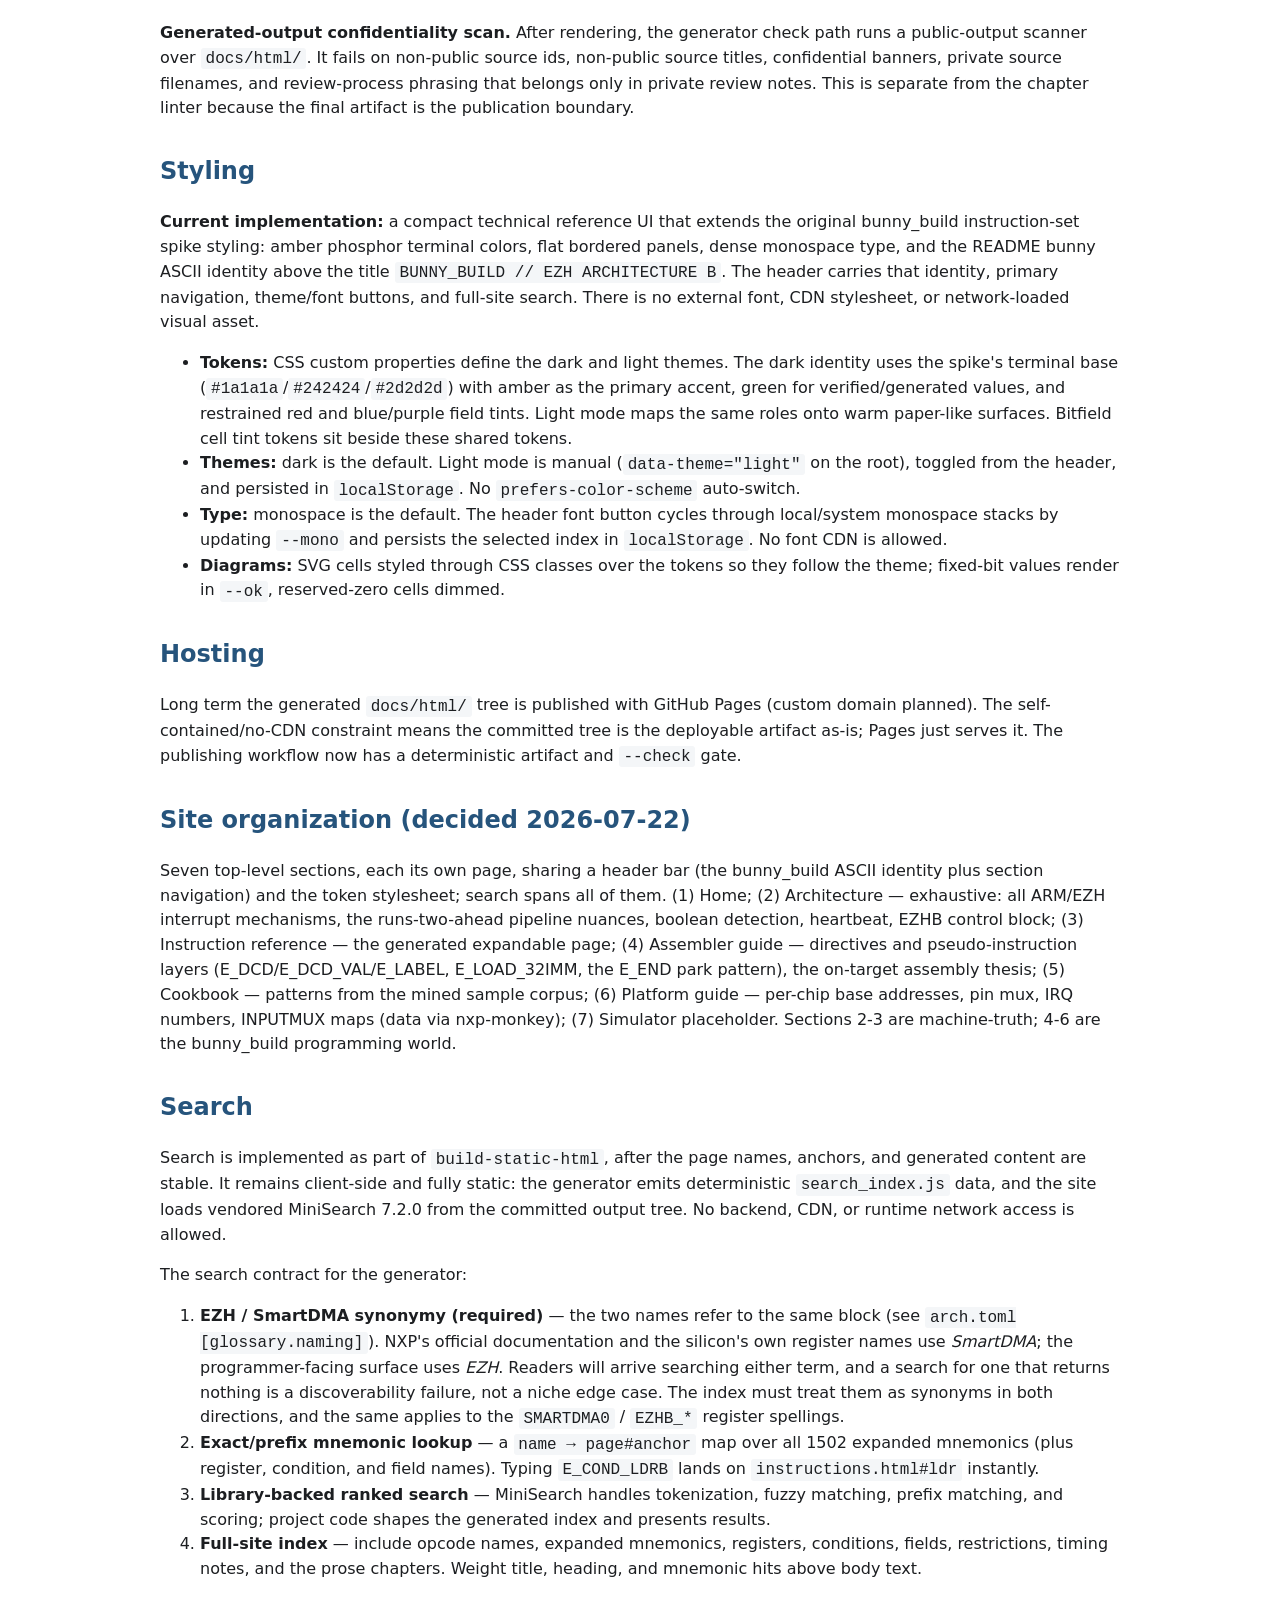
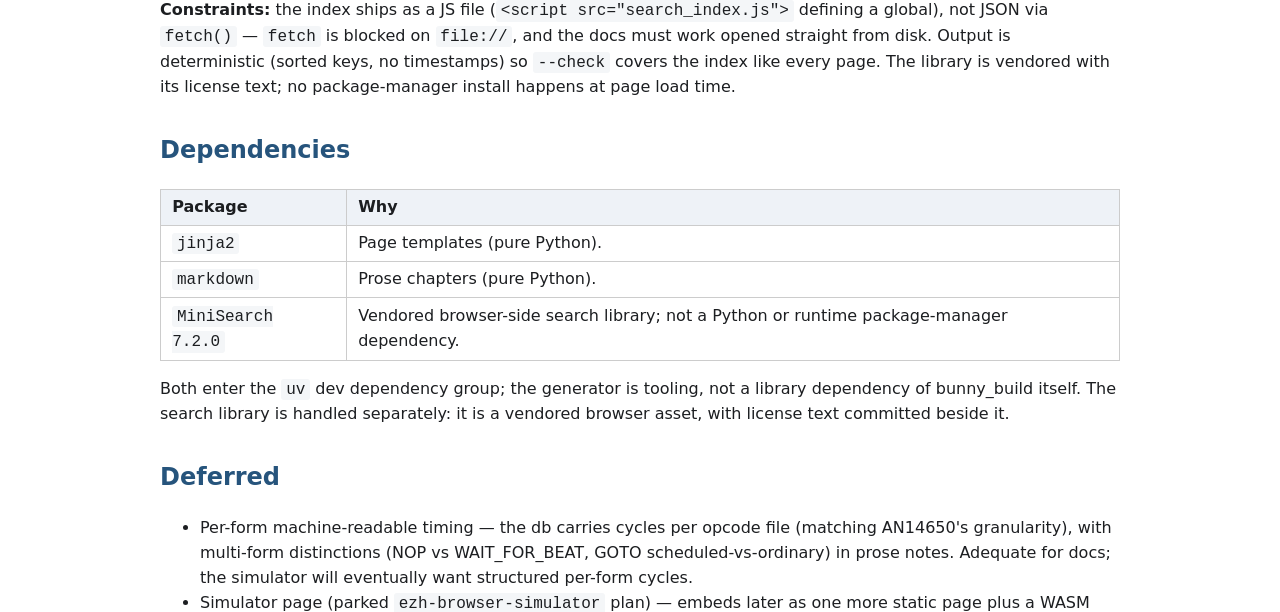
==== commit db576cf6: "docs: restore bunny terminal site styling" ====
--- a/docs/design/isa-doc-generator.html
+++ b/docs/design/isa-doc-generator.html
@@ -212,29 +212,31 @@
 <h2>Styling</h2>
 
 <p><strong>Current implementation:</strong> a compact technical reference UI
-with a neutral dark default, a light theme toggle, a sans-serif default font,
-and an optional monospace toggle for readers who prefer code-browser density.
-The header carries the EZH wordmark, primary navigation, theme/font buttons,
-and full-site search. There is no mascot art, external font, CDN stylesheet, or
-network-loaded visual asset.</p>
+that extends the original bunny_build instruction-set spike styling: amber
+phosphor terminal colors, flat bordered panels, dense monospace type, and the
+README bunny ASCII identity above the title
+<code>BUNNY_BUILD // EZH ARCHITECTURE B</code>. The header carries that
+identity, primary navigation, theme/font buttons, and full-site search. There
+is no external font, CDN stylesheet, or network-loaded visual asset.</p>
 
 <ul>
 <li><strong>Tokens:</strong> CSS custom properties define the dark and light
-themes. The dark identity uses neutral panels
-(<code>#101316</code>/<code>#171b20</code>/<code>#20262d</code>) with cyan,
-yellow, red, and green accents; light mode maps the same roles onto white and
-blue-gray surfaces. Bitfield cell tint tokens sit beside these shared
-tokens.</li>
+themes. The dark identity uses the spike's terminal base
+(<code>#1a1a1a</code>/<code>#242424</code>/<code>#2d2d2d</code>) with amber as
+the primary accent, green for verified/generated values, and restrained red and
+blue/purple field tints. Light mode maps the same roles onto warm paper-like
+surfaces. Bitfield cell tint tokens sit beside these shared tokens.</li>
 <li><strong>Themes:</strong> dark is the default. Light mode is manual
 (<code>data-theme="light"</code> on the root), toggled from the header, and
 persisted in <code>localStorage</code>. No
 <code>prefers-color-scheme</code> auto-switch.</li>
-<li><strong>Type:</strong> sans-serif is the default for long-form reading;
-monospace is available via <code>data-font="mono"</code> and the header font
-button. All font stacks are local/system stacks; no font CDN is allowed.</li>
+<li><strong>Type:</strong> monospace is the default. The header font button
+cycles through local/system monospace stacks by updating <code>--mono</code>
+and persists the selected index in <code>localStorage</code>. No font CDN is
+allowed.</li>
 <li><strong>Diagrams:</strong> SVG cells styled through CSS classes over the
 tokens so they follow the theme; fixed-bit values render in
-<code>--green</code>, reserved-zero cells dimmed.</li>
+<code>--ok</code>, reserved-zero cells dimmed.</li>
 </ul>
 
 <h2>Hosting</h2>
@@ -248,7 +250,7 @@
 <h2>Site organization (decided 2026-07-22)</h2>
 
 <p>Seven top-level sections, each its own page, sharing a header bar (the
-EZH wordmark plus section navigation) and the token stylesheet; search
+bunny_build ASCII identity plus section navigation) and the token stylesheet; search
 spans all of them. (1) Home; (2) Architecture — exhaustive: all ARM/EZH
 interrupt mechanisms, the runs-two-ahead pipeline nuances, boolean
 detection, heartbeat, EZHB control block; (3) Instruction reference — the
